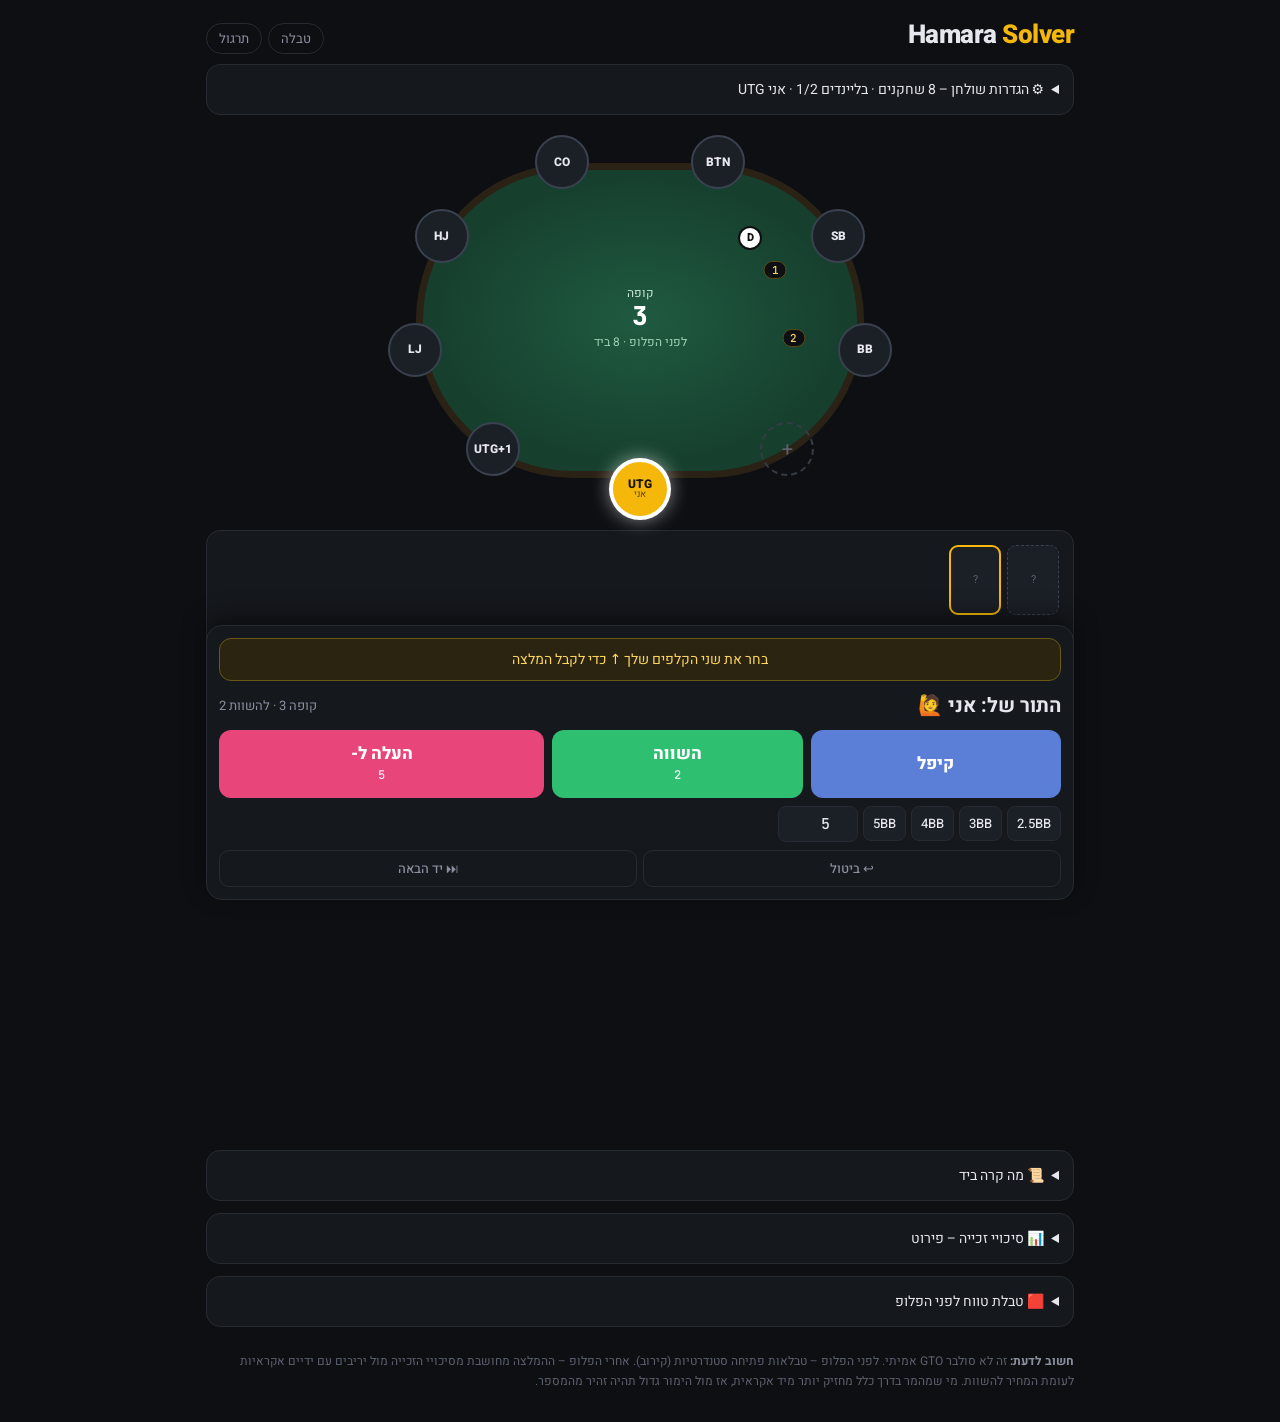
==== solver.html @ c924d491 "Solver: live hand recorder with turn order, pot, blinds, raises, undo and advice Co-Authored-By: Cla" ====
<!doctype html>
<html lang="he" dir="rtl">
<head>
<meta charset="utf-8">
<meta name="viewport" content="width=device-width,initial-scale=1,maximum-scale=1">
<title>Hamara Solver</title>
<link href="https://fonts.googleapis.com/css2?family=Heebo:wght@400;500;800&family=JetBrains+Mono:wght@500&display=swap" rel="stylesheet">
<link rel="stylesheet" href="poker.css">
<style>
body{padding-bottom:30px}
.top{padding:16px 0 10px}
h1{font-size:26px}
.tbl{position:relative;width:100%;max-width:520px;margin:26px auto 30px;aspect-ratio:1.45/1}
.felt{position:absolute;inset:6% 7%;border-radius:999px;background:radial-gradient(ellipse at center,#1f5a40 0%,#163f2d 70%);border:7px solid #2b2216;display:flex;align-items:center;justify-content:center;flex-direction:column}
.potLbl{color:#cfe9da;font-size:12px}
.potVal{color:#fff;font:800 26px "JetBrains Mono",monospace;line-height:1.1}
.streetLbl{color:#9fd3b6;font-size:12px;margin-top:2px}
.boardMini{display:flex;gap:3px;margin-top:6px;direction:ltr}
.boardMini .card{width:26px;height:36px;border-radius:4px}.boardMini .card b{font-size:12px}.boardMini .card i{font-size:11px}
.seat{position:absolute;transform:translate(-50%,-50%);width:54px;height:54px;border-radius:50%;border:2px solid #3a4150;background:var(--panel2);color:var(--txt);font:800 12px Heebo,sans-serif;display:flex;flex-direction:column;align-items:center;justify-content:center;cursor:pointer;padding:0;line-height:1.05;-webkit-tap-highlight-color:transparent}
.seat small{font-weight:400;font-size:9.5px;color:var(--mut)}
.seat.empty{background:transparent;border:2px dashed #353b47;color:var(--dim);font-weight:400;font-size:20px}
.seat.me{background:var(--gold);border-color:var(--gold);color:#1a1300}.seat.me small{color:#5a4500}
.seat.out{opacity:.28}
.seat.actor{box-shadow:0 0 0 4px #fff,0 0 18px 4px rgba(255,255,255,.5)}
.bet{position:absolute;transform:translate(-50%,-50%);background:#0d0f12;color:#ffd75e;border:1px solid #5a4a14;border-radius:999px;padding:1px 7px;font:500 11px "JetBrains Mono",monospace;pointer-events:none;white-space:nowrap}
.dbtn{position:absolute;width:20px;height:20px;border-radius:50%;background:#fff;color:#111;font:800 11px Heebo,sans-serif;display:flex;align-items:center;justify-content:center;transform:translate(-50%,-50%);box-shadow:0 0 0 2px #0d0f12;pointer-events:none}
.act{position:sticky;bottom:0;z-index:5;background:var(--panel);border:1px solid var(--line);border-radius:16px;padding:12px;margin-bottom:12px;box-shadow:0 -8px 24px rgba(0,0,0,.45)}
.who{display:flex;justify-content:space-between;align-items:center;margin-bottom:10px;gap:8px}
.who b{font-size:20px}
.who .tc{color:var(--mut);font-size:13px}
.btns{display:grid;grid-template-columns:1fr 1fr 1.3fr;gap:8px}
.btns button{border:0;border-radius:12px;padding:15px 6px;font:800 17px Heebo,sans-serif;color:#fff;cursor:pointer;line-height:1.1}
.bF{background:#5b7fd6}.bC{background:#2fbf71}.bR{background:#e8457a}
.btns button small{display:block;font:500 12px "JetBrains Mono",monospace;opacity:.9;margin-top:3px}
.sizes{display:flex;gap:5px;margin-top:8px;flex-wrap:wrap;align-items:center}
.sizes button{background:var(--panel2);border:1px solid var(--line);color:var(--txt);border-radius:8px;padding:7px 9px;font:500 13px Heebo,sans-serif;cursor:pointer}
.sizes input{width:80px;background:var(--panel2);border:1px solid var(--line);color:var(--txt);border-radius:8px;padding:7px;font:500 15px "JetBrains Mono",monospace;text-align:center}
.tools{display:flex;gap:6px;margin-top:8px}
.tools button{flex:1;background:transparent;border:1px solid var(--line);color:var(--mut);border-radius:10px;padding:8px;font:500 13px Heebo,sans-serif;cursor:pointer}
.adv{border-radius:12px;padding:10px 12px;margin-bottom:10px;border:2px solid}
.adv .a{font-size:24px;font-weight:800;line-height:1.1}
.adv .w{font-size:12.5px;color:var(--mut);margin-top:4px;line-height:1.5}
.need{background:#2a2410;border:1px solid #6b5716;color:#ffd75e;border-radius:12px;padding:10px 12px;margin-bottom:10px;font-size:14px;text-align:center}
.done{text-align:center;padding:10px 0}
.done b{font-size:22px}
.next{width:100%;margin-top:10px;background:var(--gold);color:#1a1300;border:0;border-radius:12px;padding:14px;font:800 17px Heebo,sans-serif;cursor:pointer}
.modes{display:grid;grid-template-columns:repeat(3,minmax(0,1fr));gap:6px;margin:10px 0}
.modes button{background:var(--panel2);border:1px solid var(--line);color:var(--mut);border-radius:10px;padding:8px 4px;font:500 13px Heebo,sans-serif;cursor:pointer}
.modes button.on{color:var(--txt);border-color:var(--gold);background:#2a3140}
details.panel summary{font-size:14px;color:var(--txt);cursor:pointer}
.blinds{display:flex;gap:10px;align-items:end;flex-wrap:wrap}
.blinds input{width:80px}
.log{font-size:12.5px;color:var(--mut);line-height:1.7;direction:rtl}
.log b{color:var(--txt);font-weight:500}
.cardsBar{display:flex;align-items:center;justify-content:space-between;gap:8px}
.cardsBar .slots{justify-content:flex-start}
</style>
</head>
<body>
<header class="top">
  <div><h1>Hamara <span>Solver</span></h1></div>
  <nav><a href="index.html">טבלה</a><a href="practice.html">תרגול</a></nav>
</header>

<details class="panel" id="setup">
  <summary>⚙️ הגדרות שולחן – <span id="setupSum"></span></summary>
  <div class="hint" style="margin-top:6px">בחר מצב ולחץ על כיסא בשולחן.</div>
  <div class="modes" id="modes">
    <button data-m="sit">💺 יושב / ריק</button><button data-m="me">🙋 איפה אני</button><button data-m="dealer">Ⓓ דילר</button>
  </div>
  <div class="blinds"><label>סמול בליינד <input type="number" id="sbIn" inputmode="decimal"></label><label>ביג בליינד <input type="number" id="bbIn" inputmode="decimal"></label></div>
</details>

<div class="tbl" id="tbl"></div>

<section class="panel">
  <div class="cardsBar"><div class="slots" id="heroSlots"></div><div class="slots" id="boardSlots"></div></div>
  <div id="deckWrap"><div class="deck" id="deck"></div></div>
</section>

<section class="act" id="act"></section>

<details class="panel"><summary>📜 מה קרה ביד</summary><div class="log" id="log" style="margin-top:8px"></div></details>
<details class="panel" id="eqBox"><summary>📊 סיכויי זכייה – פירוט</summary><div id="eq" class="hint">בחר את הקלפים שלך.</div></details>
<details class="panel"><summary>🟥 טבלת טווח לפני הפלופ</summary>
  <div class="lbl" id="gridTitle" style="margin-top:8px"></div><div class="freq" id="freq"></div><div class="gridWrap"><div class="grid" id="grid"></div></div>
</details>

<footer><b>חשוב לדעת:</b> זה לא סולבר GTO אמיתי. לפני הפלופ – טבלאות פתיחה סטנדרטיות (קירוב). אחרי הפלופ – ההמלצה מחושבת מסיכויי הזכייה מול יריבים עם ידיים אקראיות לעומת המחיר להשוות. מי שמהמר בדרך כלל מחזיק יותר מיד אקראית, אז מול הימור גדול תהיה זהיר מהמספר.</footer>

<script src="engine.js"></script>
<script src="cards.js"></script>
<script>
const H=window.HS,$=id=>document.getElementById(id),SEATS=9;
const STREET=['לפני הפלופ','פלופ','טרן','ריבר','סוף'];
const fmt=v=>{const r=Math.round(v*100)/100;return r.toLocaleString('en-US')};
// ---------- config (persisted) ----------
let cfg={seats:[1,1,1,1,1,1,1,1,0],me:0,dealer:5,sb:1,bb:2};
try{const s=JSON.parse(localStorage.getItem('hamara_cfg')||'null');if(s&&s.seats&&s.seats.length===SEATS)cfg=Object.assign(cfg,s)}catch(e){}
const saveCfg=()=>{try{localStorage.setItem('hamara_cfg',JSON.stringify(cfg))}catch(e){}};
let mode=null;
// ---------- hand state ----------
let hd,hist=[];
const occ=()=>{const o=[];for(let k=0;k<SEATS;k++){const j=(cfg.dealer+k)%SEATS;if(cfg.seats[j])o.push(j)}return o}; // dealer first
function positions(){
  cfg.seats[cfg.me]=1;
  if(!cfg.seats[cfg.dealer]){for(let k=1;k<=SEATS;k++){const j=(cfg.dealer+k)%SEATS;if(cfg.seats[j]){cfg.dealer=j;break}}}
  const o=occ(),N=o.length,pos={};const P=H.POS_NAMES[N];
  if(N===2){pos[o[0]]='SB';pos[o[1]]='BB'}else{pos[o[0]]='BTN';pos[o[1]]='SB';pos[o[2]]='BB';o.slice(3).forEach((s,i)=>pos[s]=P[i])}
  const sbS=N===2?o[0]:o[1],bbS=N===2?o[1]:o[2];
  return {N,pos,sbS,bbS,o};
}
function nextIn(from,set){for(let k=1;k<=SEATS;k++){const j=(from+k)%SEATS;if(set.includes(j))return j}return null}
function newHand(){
  const T=positions();
  hd={street:0,N:T.N,pos:T.pos,active:[...T.o],com:{},pot:0,cur:cfg.bb,minR:cfg.bb,need:[...T.o],actor:null,
      hero:hd?hd.hero.map(()=>null):[null,null],board:[null,null,null,null,null],raises:[],log:[],over:null,dealt:T.N};
  hd.hero=[null,null];
  hd.com[T.sbS]=cfg.sb;hd.com[T.bbS]=cfg.bb;
  hd.log.push(`<b>${T.pos[T.sbS]}</b> סמול ${fmt(cfg.sb)} · <b>${T.pos[T.bbS]}</b> ביג ${fmt(cfg.bb)}`);
  hd.actor=nextIn(T.bbS,hd.need);
  hist=[];
}
const potTotal=()=>hd.pot+Object.values(hd.com).reduce((a,b)=>a+b,0);
const toCall=s=>Math.max(0,hd.cur-(hd.com[s]||0));
function snapshot(){hist.push(JSON.stringify(hd));if(hist.length>80)hist.shift()}
function act(type,amt){
  if(hd.over||hd.actor==null)return;snapshot();
  const s=hd.actor,p=hd.pos[s],tc=toCall(s),nm=s===cfg.me?'אני':p;
  if(type==='fold'){hd.active=hd.active.filter(x=>x!==s);hd.need=hd.need.filter(x=>x!==s);hd.log.push(`<b>${nm}</b> קיפל`)}
  else if(type==='call'){hd.com[s]=hd.cur;hd.need=hd.need.filter(x=>x!==s);hd.log.push(tc?`<b>${nm}</b> השווה ${fmt(tc)}`:`<b>${nm}</b> צ׳ק`)}
  else if(type==='raise'){amt=Math.max(amt,hd.cur+0.01);hd.minR=Math.max(hd.minR,amt-hd.cur);hd.cur=amt;hd.com[s]=amt;hd.need=hd.active.filter(x=>x!==s);
    hd.raises.push({s,to:amt,street:hd.street});hd.log.push(`<b>${nm}</b> ${hd.raises.filter(r=>r.street===hd.street).length>1||hd.street>0&&tc>0?'העלה ל-':hd.street===0?'העלה ל-':'הימר '}${fmt(amt)}`)}
  advance(s);render();
}
function advance(last){
  if(hd.active.length===1){hd.pot=potTotal();hd.com={};hd.over={winner:hd.active[0]};hd.actor=null;hd.log.push(`<b>${hd.active[0]===cfg.me?'אני':hd.pos[hd.active[0]]}</b> לוקח את הקופה (${fmt(hd.pot)})`);return}
  if(!hd.need.length){endStreet();return}
  hd.actor=nextIn(last,hd.need);
}
function endStreet(){
  hd.pot=potTotal();hd.com={};hd.cur=0;hd.minR=cfg.bb;hd.street++;
  if(hd.street>=4){hd.over={showdown:true};hd.actor=null;hd.log.push(`שואודאון · קופה ${fmt(hd.pot)}`);return}
  hd.log.push(`— ${STREET[hd.street]} · קופה ${fmt(hd.pot)} —`);
  hd.need=[...hd.active];hd.actor=nextIn(cfg.dealer,hd.need);
}
function undo(){if(!hist.length)return;hd=JSON.parse(hist.pop());render()}
function boardNeeded(){return [0,3,4,5][Math.min(hd.street,3)]}

// ---------- table ----------
function drawTable(){
  const T=positions();
  let h=`<div class="felt"><div class="potLbl">קופה</div><div class="potVal">${fmt(potTotal())}</div><div class="streetLbl">${STREET[hd.street]} · ${hd.active.length} ביד</div><div class="boardMini">${hd.board.filter(c=>c!==null).map(CARD.html).join('')}</div></div>`;
  for(let i=0;i<SEATS;i++){
    const a=(90+i*40)*Math.PI/180,x=50+44*Math.cos(a),y=50+47*Math.sin(a);
    const on=cfg.seats[i],p=hd.pos[i]||T.pos[i]||'';
    const inHand=hd.active.includes(i);
    const cls=!on?'empty':[i===cfg.me?'me':'',on&&hd.pos[i]&&!inHand?'out':'',i===hd.actor?'actor':''].join(' ');
    h+=`<button class="seat ${cls}" data-i="${i}" style="left:${x}%;top:${y}%">${on?`${p}<small>${i===cfg.me?'אני':''}</small>`:'+'}</button>`;
    if(hd.com[i]){const bx=50+30*Math.cos(a),by=50+28*Math.sin(a);h+=`<div class="bet" style="left:${bx}%;top:${by}%">${fmt(hd.com[i])}</div>`}
    if(i===cfg.dealer){const dx=50+33*Math.cos(a+0.35),dy=50+30*Math.sin(a+0.35);h+=`<div class="dbtn" style="left:${dx}%;top:${dy}%">D</div>`}
  }
  $('tbl').innerHTML=h;
  $('tbl').querySelectorAll('.seat').forEach(b=>b.onclick=()=>tapSeat(+b.dataset.i));
  $('setupSum').textContent=`${T.N} שחקנים · בליינדים ${fmt(cfg.sb)}/${fmt(cfg.bb)} · אני ${T.pos[cfg.me]}`;
}
function tapSeat(i){
  if(!mode){ $('setup').open=true;setMode('sit');return}
  if(mode==='sit'){if(i===cfg.me)return;cfg.seats[i]=cfg.seats[i]?0:1;if(cfg.seats.filter(Boolean).length<2)cfg.seats[i]=1}
  else if(mode==='me'){cfg.seats[i]=1;cfg.me=i;setMode('sit')}
  else if(mode==='dealer'){cfg.seats[i]=1;cfg.dealer=i;setMode('sit')}
  saveCfg();const keep=hd.hero;newHand();hd.hero=keep;render();
}
function setMode(m){mode=m;$('modes').querySelectorAll('button').forEach(b=>b.classList.toggle('on',b.dataset.m===m))}
$('modes').querySelectorAll('button').forEach(b=>b.onclick=()=>setMode(b.dataset.m));
$('setup').addEventListener('toggle',()=>{if(!$('setup').open)mode=null;else if(!mode)setMode('sit')});
$('sbIn').value=cfg.sb;$('bbIn').value=cfg.bb;
$('sbIn').onchange=$('bbIn').onchange=()=>{const s=+$('sbIn').value,b=+$('bbIn').value;if(s>0&&b>0){cfg.sb=s;cfg.bb=b;saveCfg();const keep=hd.hero;newHand();hd.hero=keep;render()}};

// ---------- cards ----------
let target=null;
function used(){return new Set([...hd.hero,...hd.board].filter(c=>c!==null))}
function autoTarget(){
  const hi=hd.hero.findIndex(c=>c===null);if(hi>=0)return ['hero',hi];
  const need=boardNeeded();for(let i=0;i<need;i++)if(hd.board[i]===null)return ['board',i];
  return null;
}
function drawCards(){
  const t=target||autoTarget();
  const mk=(arr,kind,n)=>arr.slice(0,n).map((c,i)=>{const on=t&&t[0]===kind&&t[1]===i;return `<button class="slot ${on?'on':''} ${c===null?'empty':''}" data-k="${kind}" data-i="${i}">${c===null?(kind==='hero'?'?':['פלופ','','','טרן','ריבר'][i]):CARD.html(c)}</button>`}).join('');
  $('heroSlots').innerHTML=mk(hd.hero,'hero',2);
  const bn=Math.max(boardNeeded(),hd.board.filter(c=>c!==null).length);
  $('boardSlots').innerHTML=bn?mk(hd.board,'board',bn):'';
  document.querySelectorAll('.cardsBar .slot').forEach(b=>b.onclick=()=>{const k=b.dataset.k,i=+b.dataset.i;if(hd[k][i]!==null&&target&&target[0]===k&&target[1]===i){hd[k][i]=null}target=[k,i];render()});
  const show=!!t;$('deckWrap').style.display=show?'block':'none';
  if(!show)return;
  const u=used();let h='';
  for(let s=0;s<4;s++)for(let r=12;r>=0;r--){const c=r*4+s;h+=`<button class="dc ${CARD.suitCls(c)} ${u.has(c)?'used':''}" data-c="${c}">${CARD.rank(c)}<small>${CARD.suit(c)}</small></button>`}
  $('deck').innerHTML=h;
  $('deck').querySelectorAll('.dc').forEach(b=>b.onclick=()=>{const c=+b.dataset.c;if(used().has(c))return;const tt=target||autoTarget();if(!tt)return;hd[tt[0]][tt[1]]=c;target=null;render()});
}

// ---------- advice ----------
const ACT={raise:['להעלות','#e8457a'],'3bet':['3-bet','#b0234f'],call:['להשוות','#2fbf71'],fold:['לקפל','#5b7fd6'],check:['צ׳ק','#6b7280'],bet:['להמר','#e8457a'],'4bet':['4-bet / אול-אין','#b0234f']};
let eqCache={key:null,val:null},eqTok=0;
function advice(){
  const me=cfg.me;if(hd.actor!==me||hd.hero.some(c=>c===null))return null;
  const hand=H.cardsToHand(hd.hero[0],hd.hero[1]),tc=toCall(me),pot=potTotal();
  const odds=tc>0?tc/(pot+tc):0;
  const oddsTxt=tc>0?`צריך להשוות ${fmt(tc)} לקופה של ${fmt(pot)} → צריך לנצח לפחות <bdi dir="ltr">${(odds*100).toFixed(0)}%</bdi>.`:'';
  if(hd.street===0){
    const rs=hd.raises.filter(r=>r.street===0);const pos=hd.pos[me];
    let a,why;
    if(rs.length===0){a=H.advise(hand,pos,hd.N,null);
      const limp=hd.active.filter(s=>s!==me&&(hd.com[s]||0)>=cfg.bb&&hd.pos[s]!=='BB').length;
      if(a.act==='check'&&H.inTop(hand,12)){a={act:'raise',label:'להעלות',size:`לגובה ${fmt(cfg.bb*(3+limp))}`}}
      if(a.act==='raise')a.size=`להעלות ל-${fmt(cfg.bb*(2.5+limp))}${limp?` (${limp} נכנסו בלי להעלות)`:''}`;
      why=a.act==='check'?'אף אחד לא העלה – אתה בפנים בחינם.':`מ-${pos} עם ${hd.N} שחקנים מעלים בערך <bdi dir="ltr">${a.pct}%</bdi> מהידיים. <bdi dir="ltr">${hand}</bdi> בטופ <bdi dir="ltr">${(H.RANK[hand]*100).toFixed(1)}%</bdi>.`;
      if(a.act==='fold'&&tc===0)a={act:'check',label:'צ׳ק'};
    }else if(rs.length===1){const rp=hd.pos[rs[0].s];a=H.advise(hand,pos,hd.N,rp);
      if(a.act==='3bet')a.size=`להעלות ל-${fmt(rs[0].to*3)}`;
      why=`${rp} העלה. מולו: <bdi dir="ltr">3-bet</bdi> עם הטופ <bdi dir="ltr">${a.v.threebet.toFixed(0)}%</bdi>, השוואה עד <bdi dir="ltr">${(a.v.threebet+a.v.call).toFixed(0)}%</bdi>. <bdi dir="ltr">${hand}</bdi> בטופ <bdi dir="ltr">${(H.RANK[hand]*100).toFixed(1)}%</bdi>.`}
    else{a=H.inTop(hand,2.6)?{act:'4bet',label:'4-bet / אול-אין'}:H.inTop(hand,4.5)?{act:'call',label:'להשוות'}:{act:'fold',label:'לקפל'};
      why=`היו ${rs.length} העלאות – ממשיכים רק עם ידיים מאוד חזקות (QQ+, AK).`}
    return {act:a.act,label:a.label,size:a.size,why:why+(oddsTxt&&rs.length?'<br>'+oddsTxt:'')};
  }
  // postflop: equity vs opponents still in the hand
  const opps=hd.active.length-1,board=hd.board.filter(c=>c!==null);
  if(board.length<boardNeeded())return {wait:true};
  const key=[...hd.hero,...board,opps].join(',');
  if(eqCache.key!==key){eqCache={key,val:null};const tok=++eqTok;setTimeout(()=>{if(tok!==eqTok)return;eqCache.val=H.equity(hd.hero,board,opps,12000);render()},0);return {calc:true}}
  const eq=eqCache.val.eq,fair=1/(opps+1);
  let a;
  if(tc===0){a=eq>Math.max(0.5,fair*1.7)?{act:'bet',label:'להמר',size:`בערך ${fmt(Math.round(pot*0.66*10)/10)} (⅔ קופה)`}:{act:'check',label:'צ׳ק'}}
  else if(eq>Math.max(0.6,odds+0.25))a={act:'raise',label:'להעלות',size:`ל-${fmt(Math.round((hd.cur*2.5+0)*10)/10)} בערך`};
  else if(eq>odds)a={act:'call',label:'להשוות'};
  else a={act:'fold',label:'לקפל'};
  const made=H.CAT[Math.floor(H.eval7(hd.hero.concat(board))/1e6)];
  return {act:a.act,label:a.label,size:a.size,why:`יש לך: <b style="color:var(--txt)">${made}</b>. סיכוי לנצח מול ${opps} ${opps>1?'יריבים':'יריב'}: <bdi dir="ltr">${(eq*100).toFixed(0)}%</bdi>.${oddsTxt?'<br>'+oddsTxt:''}`};
}

// ---------- action panel ----------
let raiseAmt=null;
function sizeChips(){
  const s=hd.actor,pot=potTotal(),bb=cfg.bb;
  if(hd.street===0){const rs=hd.raises.filter(r=>r.street===0);
    if(!rs.length)return [['2.5BB',bb*2.5],['3BB',bb*3],['4BB',bb*4],['5BB',bb*5]];
    return [['x2.5',hd.cur*2.5],['x3',hd.cur*3],['x4',hd.cur*4]];}
  const tc=toCall(s);const base=pot+tc;
  if(hd.cur===0)return [['⅓',pot/3],['½',pot/2],['⅔',pot*2/3],['קופה',pot]];
  return [['x2.5',hd.cur*2.5],['x3',hd.cur*3],['קופה',hd.cur+base]];
}
function drawAct(){
  if(hd.over){
    const w=hd.over.winner;
    $('act').innerHTML=`<div class="done"><b>${w!=null?`${w===cfg.me?'אתה לקחת':hd.pos[w]+' לקח'} את הקופה – ${fmt(hd.pot)}`:`שואודאון – קופה ${fmt(hd.pot)}`}</b></div>
      <button class="next" id="nextBtn">▶ יד הבאה – הדילר זז</button><div class="tools"><button id="undoBtn">↩︎ ביטול פעולה</button></div>`;
    $('nextBtn').onclick=nextHand;$('undoBtn').onclick=undo;return;
  }
  const s=hd.actor,p=hd.pos[s],tc=toCall(s),isMe=s===cfg.me;
  let advH='';
  const needB=boardNeeded()-hd.board.filter(c=>c!==null).length;
  if(needB>0&&hd.street>0)advH+=`<div class="need">הכנס את ${STREET[hd.street]==='פלופ'?'3 קלפי הפלופ':'קלף ה'+STREET[hd.street]} ↑</div>`;
  if(isMe){
    if(hd.hero.some(c=>c===null))advH+=`<div class="need">בחר את שני הקלפים שלך ↑ כדי לקבל המלצה</div>`;
    else{const a=advice();
      if(a&&a.calc)advH+=`<div class="adv" style="border-color:#3a4150"><div class="w">מחשב סיכויים…</div></div>`;
      else if(a&&!a.wait)advH+=`<div class="adv" style="border-color:${ACT[a.act][1]}"><div class="a" style="color:${ACT[a.act][1]}"><bdi dir="ltr">${a.label}</bdi></div>${a.size?`<div style="font-size:14px;margin-top:2px">${a.size}</div>`:''}<div class="w">${a.why}</div></div>`;}
  }
  const chips=sizeChips();
  const minTo=hd.cur+hd.minR;
  if(raiseAmt==null||raiseAmt<minTo)raiseAmt=Math.round(chips[0][1]*100)/100;
  const callLbl=tc>0?'השווה':'צ׳ק';
  const raiseLbl=hd.cur>0?'העלה ל-':'המר';
  $('act').innerHTML=`${advH}
    <div class="who"><div><b>התור של: ${isMe?'אני 🙋':p}</b></div><div class="tc">קופה ${fmt(potTotal())}${tc?` · להשוות ${fmt(tc)}`:''}</div></div>
    <div class="btns">
      <button class="bF" id="bFold">קיפל</button>
      <button class="bC" id="bCall">${callLbl}${tc?`<small>${fmt(tc)}</small>`:''}</button>
      <button class="bR" id="bRaise">${raiseLbl}<small id="rLbl">${fmt(raiseAmt)}</small></button>
    </div>
    <div class="sizes">${chips.map(([l,v])=>`<button data-v="${Math.round(v*100)/100}">${l}</button>`).join('')}<input type="number" id="rIn" inputmode="decimal" value="${raiseAmt}"></div>
    <div class="tools"><button id="undoBtn" ${hist.length?'':'disabled'}>↩︎ ביטול</button><button id="skipBtn">⏭ יד הבאה</button></div>`;
  $('bFold').onclick=()=>{raiseAmt=null;act('fold')};
  $('bCall').onclick=()=>{raiseAmt=null;act('call')};
  $('bRaise').onclick=()=>{const v=+$('rIn').value;if(!(v>hd.cur))return;raiseAmt=null;act('raise',v)};
  $('act').querySelectorAll('.sizes button').forEach(b=>b.onclick=()=>{raiseAmt=+b.dataset.v;$('rIn').value=raiseAmt;$('rLbl').textContent=fmt(raiseAmt)});
  $('rIn').oninput=()=>{raiseAmt=+$('rIn').value;$('rLbl').textContent=fmt(raiseAmt||0)};
  $('undoBtn').onclick=undo;$('skipBtn').onclick=nextHand;
}
function nextHand(){
  const o=occ();cfg.dealer=o[1]!==undefined?o[1]:cfg.dealer;saveCfg();newHand();target=null;raiseAmt=null;render();window.scrollTo({top:0,behavior:'smooth'});
}

// ---------- extras: log, equity detail, grid ----------
function drawExtras(){
  $('log').innerHTML=hd.log.map(l=>`<div>${l}</div>`).join('');
  const hand=hd.hero.every(c=>c!==null)?H.cardsToHand(hd.hero[0],hd.hero[1]):null;
  const rs=hd.raises.filter(r=>r.street===0);const rp=rs.length===1&&rs[0].s!==cfg.me?hd.pos[rs[0].s]:null;
  const pos=hd.pos[cfg.me],grid=H.rangeGrid(pos,hd.N,rp);
  const tot={};H.ALL.forEach(n=>{tot[grid[n]]=(tot[grid[n]]||0)+H.combos(n)});
  const ord=['raise','3bet','call','check','fold'];
  $('freq').innerHTML=Object.keys(tot).sort((a,b)=>ord.indexOf(a)-ord.indexOf(b)).map(a=>`<div style="flex:${tot[a]};background:${ACT[a][1]}"><b>${ACT[a][0]}</b><span class="num">${(tot[a]/13.26).toFixed(1)}%</span></div>`).join('');
  $('gridTitle').textContent=rp?`${pos} מול העלאה של ${rp} · ${hd.N} שחקנים`:`${pos} כשכולם קיפלו · ${hd.N} שחקנים`;
  let g='';for(let i=0;i<13;i++)for(let j=0;j<13;j++){const n=H.handName(i,j);g+=`<div class="cell ${n===hand?'me':''}" style="background:${ACT[grid[n]][1]}">${n}</div>`}
  $('grid').innerHTML=g;
  if($('eqBox').open)drawEq();
}
$('eqBox').addEventListener('toggle',()=>{if($('eqBox').open)drawEq()});
let eqT=null;
function drawEq(){
  if(hd.hero.some(c=>c===null)){$('eq').textContent='בחר את הקלפים שלך.';return}
  const board=hd.board.filter(c=>c!==null);if(![0,3,4,5].includes(board.length)){$('eq').textContent='בלוח צריך 3, 4 או 5 קלפים.';return}
  const opps=Math.max(1,hd.active.length-1);clearTimeout(eqT);
  eqT=setTimeout(()=>{const r=H.equity(hd.hero,board,opps,20000);
    const cats=r.cat.map((x,i)=>[H.CAT[i],x]).filter(x=>x[1]>=0.005).reverse();
    $('eq').innerHTML=`<div class="eqRow"><div><div class="eqBig num">${(r.eq*100).toFixed(1)}%</div><div class="hint" style="margin:0">מול ${opps} ${opps>1?'יריבים':'יריב'} (ידיים אקראיות)</div></div></div>
    <div class="lbl" style="margin-top:12px">${board.length===5?'היד שלך':'במה תסיים'}</div>
    <div class="cats">${cats.map(([n,x])=>`<div><span>${n}</span><div class="track"><div style="width:${x*100}%"></div></div><span class="num">${(x*100).toFixed(0)}%</span></div>`).join('')}</div>`},0);
}

function render(){drawTable();drawCards();drawAct();drawExtras()}
newHand();render();
</script>
</body>
</html>
---- poker.css ----
:root{--bg:#0d0f12;--panel:#15181d;--panel2:#1b1f26;--line:#262b33;--txt:#e6e7ee;--mut:#8b90a0;--dim:#5c6170;--win:#3ccf7a;--loss:#ff5466;--gold:#f5b70a}
*{box-sizing:border-box}
html,body{margin:0;background:var(--bg);color:var(--txt);font-family:Heebo,system-ui,sans-serif;-webkit-text-size-adjust:100%}
body{padding:0 16px 60px;max-width:900px;margin:0 auto}
.num{font-family:"JetBrains Mono",ui-monospace,monospace;font-variant-numeric:tabular-nums;direction:ltr;unicode-bidi:isolate}
.top{padding:28px 0 16px;display:flex;justify-content:space-between;align-items:flex-end;gap:12px;flex-wrap:wrap}
h1{font-size:34px;font-weight:800;margin:0;letter-spacing:-.5px}h1 span{color:var(--gold)}
.sub{color:var(--mut);font-size:13px;margin-top:6px}
nav{display:flex;gap:6px}nav a{color:var(--mut);text-decoration:none;border:1px solid var(--line);border-radius:999px;padding:5px 12px;font-size:13px}
.panel{background:var(--panel);border:1px solid var(--line);border-radius:14px;padding:14px;margin-bottom:12px}
.lbl{font-size:13px;color:var(--mut);margin-bottom:8px}.mut{color:var(--dim)}
.hint{color:var(--mut);font-size:13px;margin-top:8px;line-height:1.55}
.row{display:flex;gap:10px;flex-wrap:wrap;align-items:center}
.chips{display:flex;gap:6px;flex-wrap:wrap}
.chip,.ghost{background:var(--panel2);border:1px solid var(--line);color:var(--mut);border-radius:999px;padding:7px 13px;font:inherit;font-size:14px;cursor:pointer;min-height:36px}
.chip.on{background:#2a3140;color:var(--txt);border-color:#4a5468}
.chip:disabled{opacity:.35;cursor:not-allowed}
.slots{display:flex;gap:6px;direction:ltr;justify-content:flex-end}
.slot{width:52px;height:70px;border-radius:9px;border:1.5px dashed #3a4150;background:var(--panel2);color:var(--dim);font:inherit;font-size:11px;padding:0;cursor:pointer;display:flex;align-items:center;justify-content:center}
.slot.on{border:2px solid var(--gold)}
.slot:not(.empty){border-style:solid;background:transparent}
.card{display:inline-flex;flex-direction:column;align-items:center;justify-content:center;width:46px;height:64px;border-radius:7px;background:#f4f4f6;font-weight:800;line-height:1;gap:2px}
.card b{font-size:20px}.card i{font-style:normal;font-size:18px}
.card.sp{color:#111}.card.he{color:#d6203a}.card.di{color:#1d63d8}.card.cl{color:#13893f}
.deck{display:grid;grid-template-columns:repeat(13,minmax(0,1fr));gap:3px;margin-top:14px;direction:ltr}
.dc{aspect-ratio:3/4;border-radius:5px;border:0;background:#f4f4f6;font:800 13px Heebo,sans-serif;padding:0;cursor:pointer;display:flex;flex-direction:column;align-items:center;justify-content:center;line-height:1}
.dc small{font-size:11px}
.dc.sp{color:#111}.dc.he{color:#d6203a}.dc.di{color:#1d63d8}.dc.cl{color:#13893f}
.dc.used{opacity:.15;cursor:default}
.res{border-width:2px}
.resHand{display:flex;gap:6px;align-items:center;direction:ltr;justify-content:flex-end}
.resHand .hn{margin-right:auto;margin-left:0;color:var(--mut);font-size:15px;order:-1}
.resAct{font-size:38px;font-weight:800;margin-top:8px;line-height:1.1}
.big{font-size:16px;text-align:center;padding:26px}.muted{color:var(--mut)}
.gridHead{display:flex;justify-content:space-between;gap:10px;flex-wrap:wrap;align-items:center}
.legend{display:flex;gap:10px;font-size:12px;color:var(--mut)}.legend span{display:flex;align-items:center;gap:4px}.legend i{width:10px;height:10px;border-radius:2px}
.freq{display:flex;gap:2px;height:46px;border-radius:8px;overflow:hidden;margin:4px 0 10px;direction:ltr}
.freq div{display:flex;flex-direction:column;justify-content:space-between;padding:5px 7px;color:#fff;font-size:12px;min-width:0;overflow:hidden;white-space:nowrap}
.freq b{font-weight:500}
.gridWrap{direction:ltr}
.grid{display:grid;grid-template-columns:repeat(13,minmax(0,1fr));gap:1px;background:#0d0f12;border-radius:6px;overflow:hidden}
.cell{aspect-ratio:1/1;font:500 9.5px "JetBrains Mono",monospace;color:rgba(255,255,255,.92);display:flex;align-items:flex-start;justify-content:flex-start;padding:2px 3px;overflow:hidden}
.cell.me{outline:3px solid var(--gold);outline-offset:-3px;z-index:1;position:relative;font-weight:800;color:#fff}
.eqRow{display:flex;gap:28px;align-items:flex-end;flex-wrap:wrap}
.eqBig{font-size:40px;font-weight:800}
.meter{position:relative;height:10px;background:var(--panel2);border-radius:5px;margin-top:12px;direction:rtl}
.meter div{position:absolute;top:0;bottom:0;right:0;background:var(--win);border-radius:5px}
.meter i{position:absolute;top:-4px;bottom:-4px;width:2px;background:var(--gold)}
.cats div{display:grid;grid-template-columns:90px 1fr 40px;gap:8px;align-items:center;font-size:13px;margin:4px 0}
.track{height:8px;background:var(--panel2);border-radius:4px;position:relative}.track div{position:absolute;inset:0 auto 0 0;background:#5b7fd6;border-radius:4px;display:block;margin:0}
.cats .track div{right:0;left:auto}
label{display:flex;flex-direction:column;gap:4px;font-size:12px;color:var(--mut)}
input[type=number]{background:var(--panel2);border:1px solid var(--line);color:var(--txt);border-radius:8px;padding:8px 10px;font:inherit;font-size:16px;width:130px}
footer{color:var(--dim);font-size:12px;line-height:1.7;margin-top:24px}footer b{color:var(--mut)}
@media (max-width:480px){.cell{font-size:7px;padding:1px}.resAct{font-size:30px}.eqBig{font-size:32px}.slot{width:46px;height:62px}.card{width:40px;height:56px}.card b{font-size:17px}}
.deck{max-width:520px;margin-right:auto;margin-left:auto}
.gridWrap{max-width:560px;margin:0 auto}
@media (min-width:700px){.cell{font-size:10.5px}}
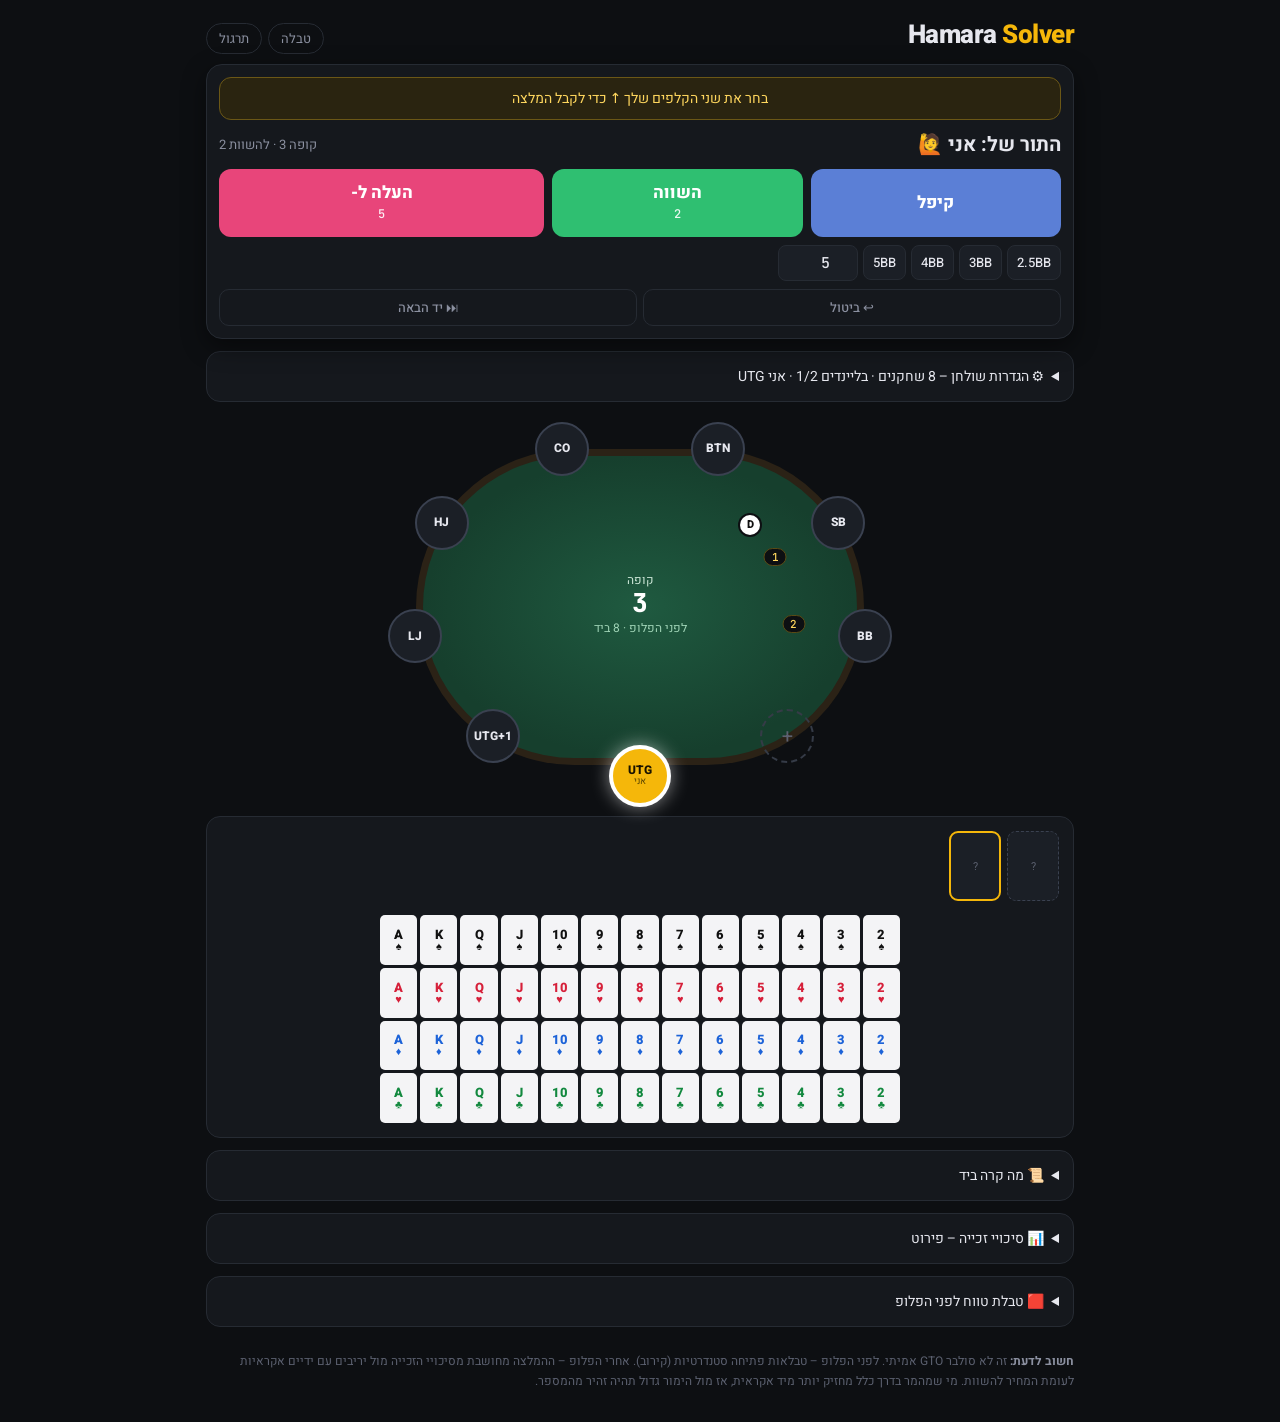
==== commit c0d4f20b: "Solver: action buttons at the top Co-Authored-By: Claude Opus 5.5 <noreply@anthropic.com> Claude-Ses" ====
--- a/solver.html
+++ b/solver.html
@@ -25,7 +25,7 @@
 .seat.actor{box-shadow:0 0 0 4px #fff,0 0 18px 4px rgba(255,255,255,.5)}
 .bet{position:absolute;transform:translate(-50%,-50%);background:#0d0f12;color:#ffd75e;border:1px solid #5a4a14;border-radius:999px;padding:1px 7px;font:500 11px "JetBrains Mono",monospace;pointer-events:none;white-space:nowrap}
 .dbtn{position:absolute;width:20px;height:20px;border-radius:50%;background:#fff;color:#111;font:800 11px Heebo,sans-serif;display:flex;align-items:center;justify-content:center;transform:translate(-50%,-50%);box-shadow:0 0 0 2px #0d0f12;pointer-events:none}
-.act{position:sticky;bottom:0;z-index:5;background:var(--panel);border:1px solid var(--line);border-radius:16px;padding:12px;margin-bottom:12px;box-shadow:0 -8px 24px rgba(0,0,0,.45)}
+.act{position:sticky;top:0;z-index:5;background:var(--panel);border:1px solid var(--line);border-radius:16px;padding:12px;margin-bottom:12px;box-shadow:0 8px 24px rgba(0,0,0,.45)}
 .who{display:flex;justify-content:space-between;align-items:center;margin-bottom:10px;gap:8px}
 .who b{font-size:20px}
 .who .tc{color:var(--mut);font-size:13px}
@@ -63,6 +63,8 @@
   <nav><a href="index.html">טבלה</a><a href="practice.html">תרגול</a></nav>
 </header>
 
+<section class="act" id="act"></section>
+
 <details class="panel" id="setup">
   <summary>⚙️ הגדרות שולחן – <span id="setupSum"></span></summary>
   <div class="hint" style="margin-top:6px">בחר מצב ולחץ על כיסא בשולחן.</div>
@@ -79,7 +81,6 @@
   <div id="deckWrap"><div class="deck" id="deck"></div></div>
 </section>
 
-<section class="act" id="act"></section>
 
 <details class="panel"><summary>📜 מה קרה ביד</summary><div class="log" id="log" style="margin-top:8px"></div></details>
 <details class="panel" id="eqBox"><summary>📊 סיכויי זכייה – פירוט</summary><div id="eq" class="hint">בחר את הקלפים שלך.</div></details>
@@ -261,7 +262,7 @@
   const s=hd.actor,p=hd.pos[s],tc=toCall(s),isMe=s===cfg.me;
   let advH='';
   const needB=boardNeeded()-hd.board.filter(c=>c!==null).length;
-  if(needB>0&&hd.street>0)advH+=`<div class="need">הכנס את ${STREET[hd.street]==='פלופ'?'3 קלפי הפלופ':'קלף ה'+STREET[hd.street]} ↑</div>`;
+  if(needB>0&&hd.street>0)advH+=`<div class="need">הכנס את ${STREET[hd.street]==='פלופ'?'3 קלפי הפלופ':'קלף ה'+STREET[hd.street]} ↓</div>`;
   if(isMe){
     if(hd.hero.some(c=>c===null))advH+=`<div class="need">בחר את שני הקלפים שלך ↑ כדי לקבל המלצה</div>`;
     else{const a=advice();
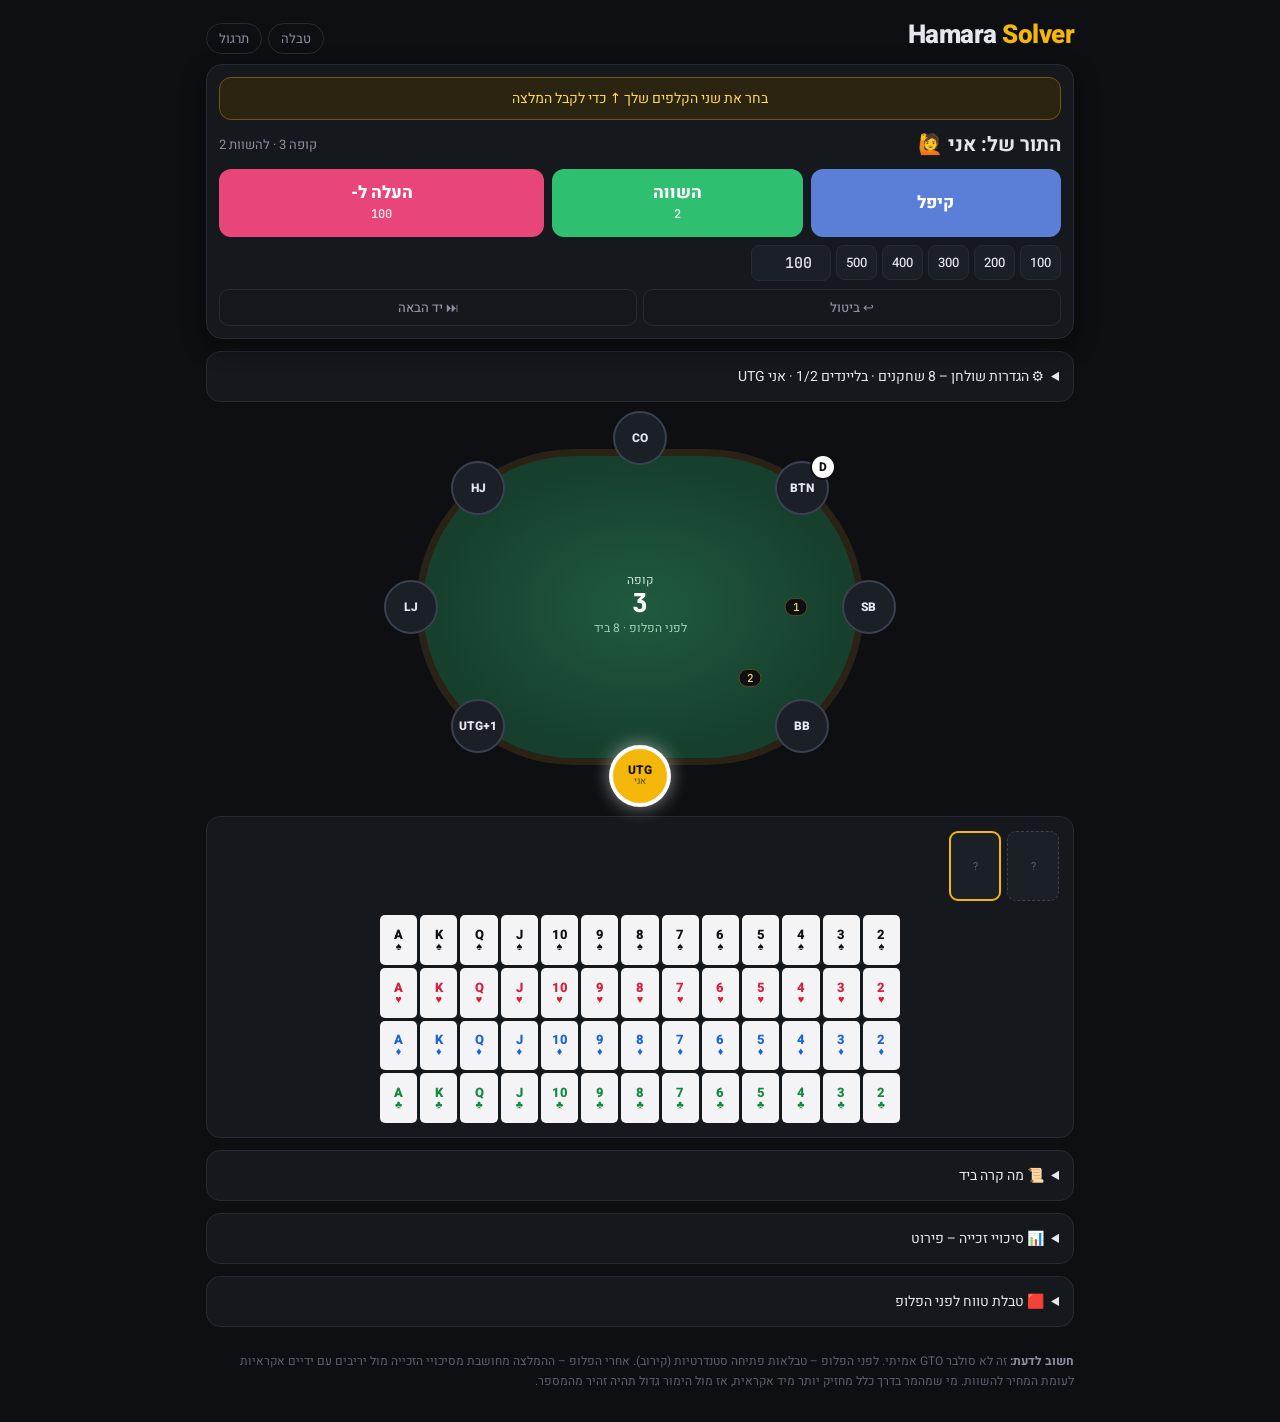
==== commit 063464e9: "Solver: player count 2-9, fixed 100-500 raise chips, dealer chip on seat Co-Authored-By: Claude Opus" ====
--- a/solver.html
+++ b/solver.html
@@ -24,6 +24,7 @@
 .seat.out{opacity:.28}
 .seat.actor{box-shadow:0 0 0 4px #fff,0 0 18px 4px rgba(255,255,255,.5)}
 .bet{position:absolute;transform:translate(-50%,-50%);background:#0d0f12;color:#ffd75e;border:1px solid #5a4a14;border-radius:999px;padding:1px 7px;font:500 11px "JetBrains Mono",monospace;pointer-events:none;white-space:nowrap}
+.dchip{position:absolute;top:-7px;right:-7px;width:22px;height:22px;border-radius:50%;background:#fff;color:#111;font:800 12px Heebo,sans-serif;display:flex;align-items:center;justify-content:center;box-shadow:0 0 0 2px #0d0f12}
 .dbtn{position:absolute;width:20px;height:20px;border-radius:50%;background:#fff;color:#111;font:800 11px Heebo,sans-serif;display:flex;align-items:center;justify-content:center;transform:translate(-50%,-50%);box-shadow:0 0 0 2px #0d0f12;pointer-events:none}
 .act{position:sticky;top:0;z-index:5;background:var(--panel);border:1px solid var(--line);border-radius:16px;padding:12px;margin-bottom:12px;box-shadow:0 8px 24px rgba(0,0,0,.45)}
 .who{display:flex;justify-content:space-between;align-items:center;margin-bottom:10px;gap:8px}
@@ -67,9 +68,11 @@
 
 <details class="panel" id="setup">
   <summary>⚙️ הגדרות שולחן – <span id="setupSum"></span></summary>
-  <div class="hint" style="margin-top:6px">בחר מצב ולחץ על כיסא בשולחן.</div>
-  <div class="modes" id="modes">
-    <button data-m="sit">💺 יושב / ריק</button><button data-m="me">🙋 איפה אני</button><button data-m="dealer">Ⓓ דילר</button>
+  <div class="hint" style="margin-top:6px">בחר מספר שחקנים, ואז "מי הדילר" ולחץ על הכיסא שלו.</div>
+  <div class="lbl" style="margin-top:10px">כמה שחקנים</div>
+  <div class="chips" id="nChips"></div>
+  <div class="modes" id="modes" style="grid-template-columns:repeat(2,minmax(0,1fr))">
+    <button data-m="dealer">Ⓓ מי הדילר</button><button data-m="me">🙋 איפה אני</button>
   </div>
   <div class="blinds"><label>סמול בליינד <input type="number" id="sbIn" inputmode="decimal"></label><label>ביג בליינד <input type="number" id="bbIn" inputmode="decimal"></label></div>
 </details>
@@ -97,8 +100,10 @@
 const STREET=['לפני הפלופ','פלופ','טרן','ריבר','סוף'];
 const fmt=v=>{const r=Math.round(v*100)/100;return r.toLocaleString('en-US')};
 // ---------- config (persisted) ----------
-let cfg={seats:[1,1,1,1,1,1,1,1,0],me:0,dealer:5,sb:1,bb:2};
+let cfg={n:8,seats:[1,1,1,1,1,1,1,1,0],me:0,dealer:5,sb:1,bb:2};
 try{const s=JSON.parse(localStorage.getItem('hamara_cfg')||'null');if(s&&s.seats&&s.seats.length===SEATS)cfg=Object.assign(cfg,s)}catch(e){}
+function applyN(n){cfg.n=n;cfg.seats=Array.from({length:SEATS},(_,i)=>i<n?1:0);if(cfg.me>=n)cfg.me=0;if(cfg.dealer>=n)cfg.dealer=n-1}
+if(!cfg.n)cfg.n=cfg.seats.filter(Boolean).length;applyN(Math.min(9,Math.max(2,cfg.n)));
 const saveCfg=()=>{try{localStorage.setItem('hamara_cfg',JSON.stringify(cfg))}catch(e){}};
 let mode=null;
 // ---------- hand state ----------
@@ -153,29 +158,29 @@
 function drawTable(){
   const T=positions();
   let h=`<div class="felt"><div class="potLbl">קופה</div><div class="potVal">${fmt(potTotal())}</div><div class="streetLbl">${STREET[hd.street]} · ${hd.active.length} ביד</div><div class="boardMini">${hd.board.filter(c=>c!==null).map(CARD.html).join('')}</div></div>`;
-  for(let i=0;i<SEATS;i++){
-    const a=(90+i*40)*Math.PI/180,x=50+44*Math.cos(a),y=50+47*Math.sin(a);
+  for(let i=0;i<cfg.n;i++){
+    const a=(90+i*360/cfg.n)*Math.PI/180,x=50+44*Math.cos(a),y=50+47*Math.sin(a);
     const on=cfg.seats[i],p=hd.pos[i]||T.pos[i]||'';
     const inHand=hd.active.includes(i);
     const cls=!on?'empty':[i===cfg.me?'me':'',on&&hd.pos[i]&&!inHand?'out':'',i===hd.actor?'actor':''].join(' ');
-    h+=`<button class="seat ${cls}" data-i="${i}" style="left:${x}%;top:${y}%">${on?`${p}<small>${i===cfg.me?'אני':''}</small>`:'+'}</button>`;
+    h+=`<button class="seat ${cls}" data-i="${i}" style="left:${x}%;top:${y}%">${on?`${p}<small>${i===cfg.me?'אני':''}</small>`:'+'}${i===cfg.dealer?'<span class="dchip">D</span>':''}</button>`;
     if(hd.com[i]){const bx=50+30*Math.cos(a),by=50+28*Math.sin(a);h+=`<div class="bet" style="left:${bx}%;top:${by}%">${fmt(hd.com[i])}</div>`}
-    if(i===cfg.dealer){const dx=50+33*Math.cos(a+0.35),dy=50+30*Math.sin(a+0.35);h+=`<div class="dbtn" style="left:${dx}%;top:${dy}%">D</div>`}
   }
   $('tbl').innerHTML=h;
   $('tbl').querySelectorAll('.seat').forEach(b=>b.onclick=()=>tapSeat(+b.dataset.i));
   $('setupSum').textContent=`${T.N} שחקנים · בליינדים ${fmt(cfg.sb)}/${fmt(cfg.bb)} · אני ${T.pos[cfg.me]}`;
 }
 function tapSeat(i){
-  if(!mode){ $('setup').open=true;setMode('sit');return}
-  if(mode==='sit'){if(i===cfg.me)return;cfg.seats[i]=cfg.seats[i]?0:1;if(cfg.seats.filter(Boolean).length<2)cfg.seats[i]=1}
-  else if(mode==='me'){cfg.seats[i]=1;cfg.me=i;setMode('sit')}
-  else if(mode==='dealer'){cfg.seats[i]=1;cfg.dealer=i;setMode('sit')}
+  if(!mode){$('setup').open=true;setMode('dealer');return}
+  if(mode==='me'){cfg.me=i;setMode('dealer')}
+  else if(mode==='dealer'){cfg.dealer=i}
   saveCfg();const keep=hd.hero;newHand();hd.hero=keep;render();
 }
+function drawN(){$('nChips').innerHTML=[2,3,4,5,6,7,8,9].map(n=>`<button class="chip ${n===cfg.n?'on':''}" data-n="${n}">${n}</button>`).join('');
+  $('nChips').querySelectorAll('.chip').forEach(b=>b.onclick=()=>{applyN(+b.dataset.n);saveCfg();const keep=hd.hero;newHand();hd.hero=keep;render()})}
 function setMode(m){mode=m;$('modes').querySelectorAll('button').forEach(b=>b.classList.toggle('on',b.dataset.m===m))}
 $('modes').querySelectorAll('button').forEach(b=>b.onclick=()=>setMode(b.dataset.m));
-$('setup').addEventListener('toggle',()=>{if(!$('setup').open)mode=null;else if(!mode)setMode('sit')});
+$('setup').addEventListener('toggle',()=>{if(!$('setup').open)mode=null;else if(!mode)setMode('dealer')});
 $('sbIn').value=cfg.sb;$('bbIn').value=cfg.bb;
 $('sbIn').onchange=$('bbIn').onchange=()=>{const s=+$('sbIn').value,b=+$('bbIn').value;if(s>0&&b>0){cfg.sb=s;cfg.bb=b;saveCfg();const keep=hd.hero;newHand();hd.hero=keep;render()}};
 
@@ -243,15 +248,7 @@
 
 // ---------- action panel ----------
 let raiseAmt=null;
-function sizeChips(){
-  const s=hd.actor,pot=potTotal(),bb=cfg.bb;
-  if(hd.street===0){const rs=hd.raises.filter(r=>r.street===0);
-    if(!rs.length)return [['2.5BB',bb*2.5],['3BB',bb*3],['4BB',bb*4],['5BB',bb*5]];
-    return [['x2.5',hd.cur*2.5],['x3',hd.cur*3],['x4',hd.cur*4]];}
-  const tc=toCall(s);const base=pot+tc;
-  if(hd.cur===0)return [['⅓',pot/3],['½',pot/2],['⅔',pot*2/3],['קופה',pot]];
-  return [['x2.5',hd.cur*2.5],['x3',hd.cur*3],['קופה',hd.cur+base]];
-}
+function sizeChips(){return [100,200,300,400,500].filter(v=>v>hd.cur).map(v=>[String(v),v])}
 function drawAct(){
   if(hd.over){
     const w=hd.over.winner;
@@ -271,7 +268,7 @@
   }
   const chips=sizeChips();
   const minTo=hd.cur+hd.minR;
-  if(raiseAmt==null||raiseAmt<minTo)raiseAmt=Math.round(chips[0][1]*100)/100;
+  if(raiseAmt==null||raiseAmt<=hd.cur)raiseAmt=chips.length?chips[0][1]:Math.round(hd.cur*2*100)/100;
   const callLbl=tc>0?'השווה':'צ׳ק';
   const raiseLbl=hd.cur>0?'העלה ל-':'המר';
   $('act').innerHTML=`${advH}
@@ -321,7 +318,7 @@
     <div class="cats">${cats.map(([n,x])=>`<div><span>${n}</span><div class="track"><div style="width:${x*100}%"></div></div><span class="num">${(x*100).toFixed(0)}%</span></div>`).join('')}</div>`},0);
 }
 
-function render(){drawTable();drawCards();drawAct();drawExtras()}
+function render(){drawN();drawTable();drawCards();drawAct();drawExtras()}
 newHand();render();
 </script>
 </body>
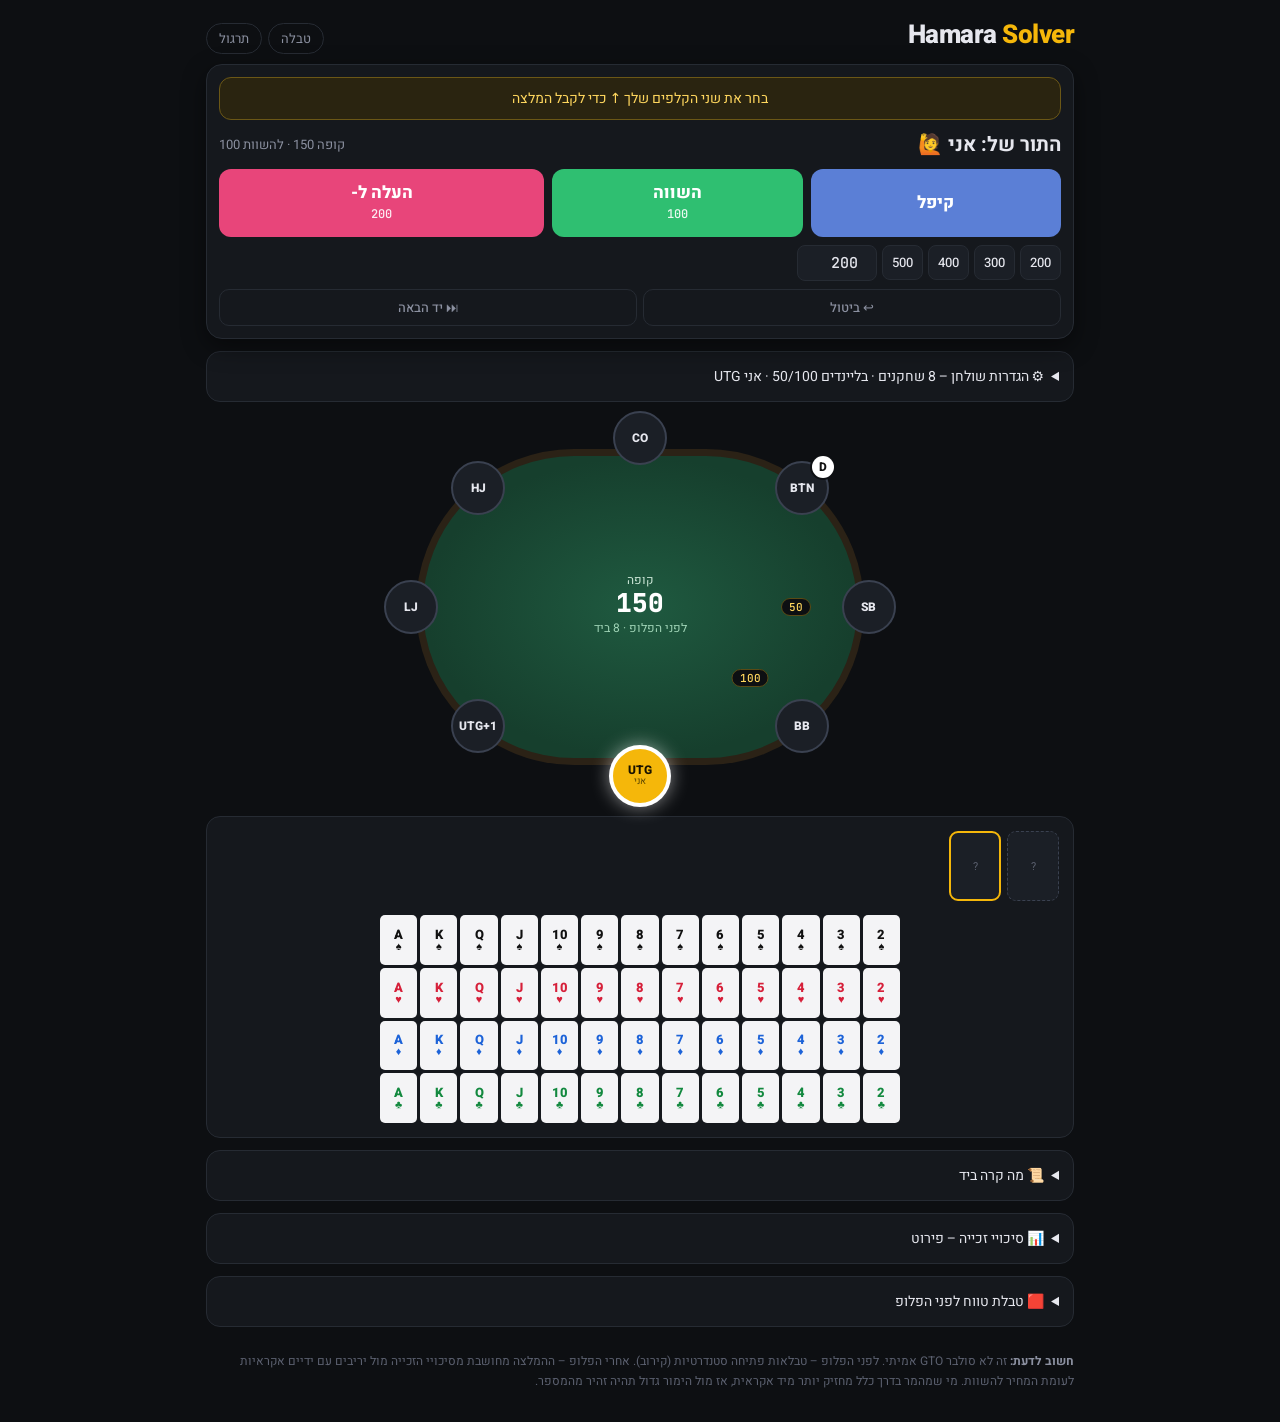
==== commit ec82640e: "Solver: default blinds 50/100 with +/-10 steppers Co-Authored-By: Claude Opus 5.5 <noreply@anthropic" ====
--- a/solver.html
+++ b/solver.html
@@ -51,7 +51,10 @@
 .modes button.on{color:var(--txt);border-color:var(--gold);background:#2a3140}
 details.panel summary{font-size:14px;color:var(--txt);cursor:pointer}
 .blinds{display:flex;gap:10px;align-items:end;flex-wrap:wrap}
-.blinds input{width:80px}
+.blinds{gap:16px}
+.step{display:flex;align-items:center;gap:6px;direction:ltr}
+.step button{width:40px;height:40px;border-radius:10px;border:1px solid var(--line);background:var(--panel2);color:var(--txt);font:800 20px Heebo,sans-serif;cursor:pointer}
+.step input{width:72px;text-align:center;padding:8px 4px}
 .log{font-size:12.5px;color:var(--mut);line-height:1.7;direction:rtl}
 .log b{color:var(--txt);font-weight:500}
 .cardsBar{display:flex;align-items:center;justify-content:space-between;gap:8px}
@@ -74,7 +77,10 @@
   <div class="modes" id="modes" style="grid-template-columns:repeat(2,minmax(0,1fr))">
     <button data-m="dealer">Ⓓ מי הדילר</button><button data-m="me">🙋 איפה אני</button>
   </div>
-  <div class="blinds"><label>סמול בליינד <input type="number" id="sbIn" inputmode="decimal"></label><label>ביג בליינד <input type="number" id="bbIn" inputmode="decimal"></label></div>
+  <div class="blinds">
+    <div><div class="lbl">סמול בליינד</div><div class="step"><button data-k="sb" data-d="-10">−</button><input type="number" id="sbIn" inputmode="decimal"><button data-k="sb" data-d="10">+</button></div></div>
+    <div><div class="lbl">ביג בליינד</div><div class="step"><button data-k="bb" data-d="-10">−</button><input type="number" id="bbIn" inputmode="decimal"><button data-k="bb" data-d="10">+</button></div></div>
+  </div>
 </details>
 
 <div class="tbl" id="tbl"></div>
@@ -100,9 +106,10 @@
 const STREET=['לפני הפלופ','פלופ','טרן','ריבר','סוף'];
 const fmt=v=>{const r=Math.round(v*100)/100;return r.toLocaleString('en-US')};
 // ---------- config (persisted) ----------
-let cfg={n:8,seats:[1,1,1,1,1,1,1,1,0],me:0,dealer:5,sb:1,bb:2};
+let cfg={n:8,seats:[1,1,1,1,1,1,1,1,0],me:0,dealer:5,sb:50,bb:100};
 try{const s=JSON.parse(localStorage.getItem('hamara_cfg')||'null');if(s&&s.seats&&s.seats.length===SEATS)cfg=Object.assign(cfg,s)}catch(e){}
 function applyN(n){cfg.n=n;cfg.seats=Array.from({length:SEATS},(_,i)=>i<n?1:0);if(cfg.me>=n)cfg.me=0;if(cfg.dealer>=n)cfg.dealer=n-1}
+if(cfg.sb===1&&cfg.bb===2){cfg.sb=50;cfg.bb=100}
 if(!cfg.n)cfg.n=cfg.seats.filter(Boolean).length;applyN(Math.min(9,Math.max(2,cfg.n)));
 const saveCfg=()=>{try{localStorage.setItem('hamara_cfg',JSON.stringify(cfg))}catch(e){}};
 let mode=null;
@@ -182,6 +189,7 @@
 $('modes').querySelectorAll('button').forEach(b=>b.onclick=()=>setMode(b.dataset.m));
 $('setup').addEventListener('toggle',()=>{if(!$('setup').open)mode=null;else if(!mode)setMode('dealer')});
 $('sbIn').value=cfg.sb;$('bbIn').value=cfg.bb;
+document.querySelectorAll('.step button').forEach(b=>b.onclick=()=>{const k=b.dataset.k,d=+b.dataset.d;const inp=$(k+'In');inp.value=Math.max(10,(+inp.value||0)+d);inp.onchange()});
 $('sbIn').onchange=$('bbIn').onchange=()=>{const s=+$('sbIn').value,b=+$('bbIn').value;if(s>0&&b>0){cfg.sb=s;cfg.bb=b;saveCfg();const keep=hd.hero;newHand();hd.hero=keep;render()}};
 
 // ---------- cards ----------
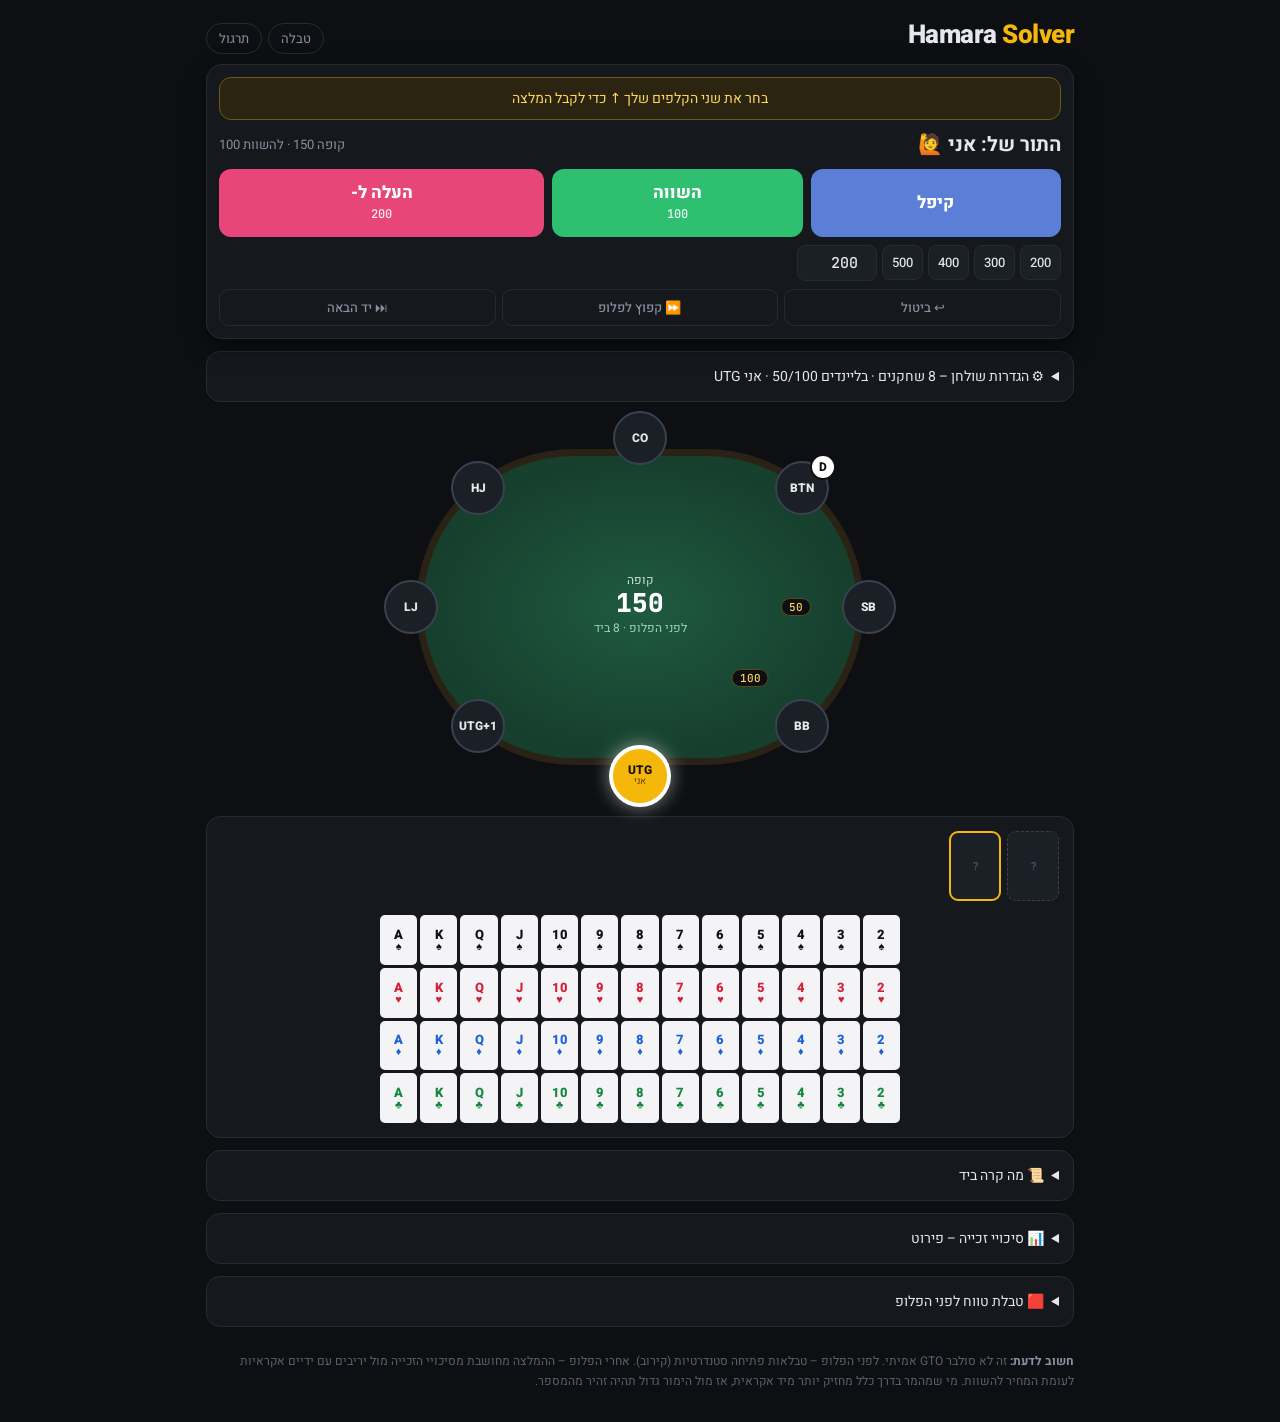
==== commit f81ab5c1: "Solver: quick jump to flop/turn/river with players-left and pot Co-Authored-By: Claude Opus 5.5 <nor" ====
--- a/solver.html
+++ b/solver.html
@@ -164,7 +164,7 @@
 // ---------- table ----------
 function drawTable(){
   const T=positions();
-  let h=`<div class="felt"><div class="potLbl">קופה</div><div class="potVal">${fmt(potTotal())}</div><div class="streetLbl">${STREET[hd.street]} · ${hd.active.length} ביד</div><div class="boardMini">${hd.board.filter(c=>c!==null).map(CARD.html).join('')}</div></div>`;
+  let h=`<div class="felt"><div class="potLbl">קופה</div><div class="potVal">${fmt(potTotal())}</div><div class="streetLbl">${STREET[hd.street]} · ${hd.quick?hd.left:hd.active.length} ביד</div><div class="boardMini">${hd.board.filter(c=>c!==null).map(CARD.html).join('')}</div></div>`;
   for(let i=0;i<cfg.n;i++){
     const a=(90+i*360/cfg.n)*Math.PI/180,x=50+44*Math.cos(a),y=50+47*Math.sin(a);
     const on=cfg.seats[i],p=hd.pos[i]||T.pos[i]||'';
@@ -257,7 +257,59 @@
 // ---------- action panel ----------
 let raiseAmt=null;
 function sizeChips(){return [100,200,300,400,500].filter(v=>v>hd.cur).map(v=>[String(v),v])}
+const oppsN=()=>Math.max(1,(hd.quick?hd.left:hd.active.length)-1);
+function jump(){
+  snapshot();
+  if(!hd.quick){hd.quick=true;hd.left=hd.raises.length||hd.street>0?Math.max(2,hd.active.length):Math.min(3,hd.active.length)}
+  hd.pot=potTotal();hd.com={};hd.cur=0;hd.actor=null;hd.over=null;
+  hd.street=Math.min(3,hd.street+1);
+  hd.log.push(`— קפיצה ל${STREET[hd.street]} · ${hd.left} ביד —`);
+  target=null;render();
+}
+function drawsTxt(hero,board){
+  if(board.length>=5)return '';const all=hero.concat(board),out=[];
+  const sc=[0,0,0,0];all.forEach(c=>sc[c&3]++);const fs=sc.findIndex(x=>x===4);
+  if(fs>=0&&hero.some(c=>(c&3)===fs))out.push('דרואו לצבע');
+  const rs=new Set(all.map(c=>c>>2));if(rs.has(12))rs.add(-1);const hr=new Set(hero.map(c=>c>>2));if(hr.has(12))hr.add(-1);
+  let oe=false,gs=false;
+  for(let lo=-1;lo<=8;lo++){const w=[0,1,2,3,4].map(k=>lo+k),have=w.filter(r=>rs.has(r));if(have.length===5)return out.length?' + '+out.join(', '):'';
+    if(have.length===4&&w.some(r=>hr.has(r))){const miss=w.find(r=>!rs.has(r));if(miss===lo||miss===lo+4)oe=true;else gs=true}}
+  if(oe)out.push('דרואו פתוח לרצף');else if(gs)out.push('דרואו לרצף (באמצע)');
+  return out.length?' + '+out.join(', '):'';
+}
+function drawQuick(){
+  const board=hd.board.filter(c=>c!==null),need=boardNeeded()-board.length,max=hd.N;
+  let adv='';
+  if(hd.hero.some(c=>c===null))adv=`<div class="need">בחר את שני הקלפים שלך ↓</div>`;
+  else if(need>0)adv=`<div class="need">הכנס את ${hd.street===1?'3 קלפי הפלופ':'קלף ה'+STREET[hd.street]} ↓</div>`;
+  else{
+    const opps=oppsN(),key=['q',...hd.hero,...board,opps].join(',');
+    if(eqCache.key!==key){eqCache={key,val:null};const tok=++eqTok;setTimeout(()=>{if(tok!==eqTok)return;eqCache.val=H.equity(hd.hero,board,opps,12000);render()},0);adv=`<div class="adv" style="border-color:#3a4150"><div class="w">מחשב סיכויים…</div></div>`}
+    else{
+      const eq=eqCache.val.eq,fair=1/(opps+1),pot=hd.pot;
+      const made=H.CAT[Math.floor(H.eval7(hd.hero.concat(board))/1e6)]+drawsTxt(hd.hero,board);
+      const maxCall=eq>=0.5?null:Math.min(pot,Math.floor(eq*pot/(1-2*eq)/10)*10); // capped at pot: real bettors hold more than random hands
+      let a;
+      if(eq>=Math.max(0.5,fair*1.6))a={c:'#e8457a',t:'חזק – להמר',s:`הימור של בערך ${fmt(Math.round(pot*0.66/10)*10)} (⅔ קופה). אם מהמרים עליך – להעלות.`};
+      else if(eq>=fair)a={c:'#2fbf71',t:'בינוני – צ׳ק / להשוות',s:maxCall!=null&&pot>0?`אם מהמרים עליך – להשוות עד בערך ${fmt(maxCall)}. מעל זה – לקפל.`:'אם מהמרים עליך – להשוות.'};
+      else a={c:'#5b7fd6',t:'חלש – צ׳ק / לקפל',s:maxCall!=null&&pot>0&&maxCall>0?`להשוות רק הימור קטן מ-${fmt(maxCall)}. אחרת לקפל.`:'אם מהמרים עליך – לקפל.'};
+      adv=`<div class="adv" style="border-color:${a.c}"><div class="a" style="color:${a.c}">${a.t}</div><div style="font-size:14px;margin-top:2px">${a.s}</div>
+        <div class="w">יש לך: <b style="color:var(--txt)">${made}</b> · סיכוי לנצח מול ${opps} ${opps>1?'יריבים':'יריב'}: <bdi dir="ltr">${(eq*100).toFixed(0)}%</bdi> (הממוצע: <bdi dir="ltr">${(fair*100).toFixed(0)}%</bdi>)</div></div>`;
+    }
+  }
+  const leftChips=Array.from({length:max-1},(_,i)=>i+2).map(n=>`<button class="chip ${n===hd.left?'on':''}" data-l="${n}">${n}</button>`).join('');
+  $('act').innerHTML=`${adv}
+    <div class="lbl">כמה נשארו ביד (כולל אותי)?</div><div class="chips" id="leftChips">${leftChips}</div>
+    <div class="row" style="margin-top:10px;align-items:end"><label>קופה <div class="step"><button data-d="-50">−</button><input type="number" id="qPot" inputmode="decimal" value="${hd.pot}"><button data-d="50">+</button></div></label></div>
+    <div class="tools">${hd.street<3?`<button id="jumpBtn">⏩ ${STREET[hd.street+1]}</button>`:''}<button id="undoBtn">↩︎ ביטול</button></div>
+    <button class="next" id="nextBtn">▶ יד הבאה – הדילר זז</button>`;
+  $('leftChips').querySelectorAll('.chip').forEach(b=>b.onclick=()=>{hd.left=+b.dataset.l;render()});
+  $('act').querySelectorAll('.step button').forEach(b=>b.onclick=()=>{hd.pot=Math.max(0,(+$('qPot').value||0)+(+b.dataset.d));render()});
+  $('qPot').onchange=()=>{hd.pot=Math.max(0,+$('qPot').value||0);render()};
+  if($('jumpBtn'))$('jumpBtn').onclick=jump;$('undoBtn').onclick=undo;$('nextBtn').onclick=nextHand;
+}
 function drawAct(){
+  if(hd.quick){drawQuick();return}
   if(hd.over){
     const w=hd.over.winner;
     $('act').innerHTML=`<div class="done"><b>${w!=null?`${w===cfg.me?'אתה לקחת':hd.pos[w]+' לקח'} את הקופה – ${fmt(hd.pot)}`:`שואודאון – קופה ${fmt(hd.pot)}`}</b></div>
@@ -287,13 +339,13 @@
       <button class="bR" id="bRaise">${raiseLbl}<small id="rLbl">${fmt(raiseAmt)}</small></button>
     </div>
     <div class="sizes">${chips.map(([l,v])=>`<button data-v="${Math.round(v*100)/100}">${l}</button>`).join('')}<input type="number" id="rIn" inputmode="decimal" value="${raiseAmt}"></div>
-    <div class="tools"><button id="undoBtn" ${hist.length?'':'disabled'}>↩︎ ביטול</button><button id="skipBtn">⏭ יד הבאה</button></div>`;
+    <div class="tools"><button id="undoBtn" ${hist.length?'':'disabled'}>↩︎ ביטול</button><button id="jumpBtn">⏩ ${hd.street===0?'קפוץ לפלופ':'קפוץ ל'+STREET[Math.min(hd.street+1,3)]}</button><button id="skipBtn">⏭ יד הבאה</button></div>`;
   $('bFold').onclick=()=>{raiseAmt=null;act('fold')};
   $('bCall').onclick=()=>{raiseAmt=null;act('call')};
   $('bRaise').onclick=()=>{const v=+$('rIn').value;if(!(v>hd.cur))return;raiseAmt=null;act('raise',v)};
   $('act').querySelectorAll('.sizes button').forEach(b=>b.onclick=()=>{raiseAmt=+b.dataset.v;$('rIn').value=raiseAmt;$('rLbl').textContent=fmt(raiseAmt)});
   $('rIn').oninput=()=>{raiseAmt=+$('rIn').value;$('rLbl').textContent=fmt(raiseAmt||0)};
-  $('undoBtn').onclick=undo;$('skipBtn').onclick=nextHand;
+  $('undoBtn').onclick=undo;$('skipBtn').onclick=nextHand;$('jumpBtn').onclick=jump;
 }
 function nextHand(){
   const o=occ();cfg.dealer=o[1]!==undefined?o[1]:cfg.dealer;saveCfg();newHand();target=null;raiseAmt=null;render();window.scrollTo({top:0,behavior:'smooth'});
@@ -318,7 +370,7 @@
 function drawEq(){
   if(hd.hero.some(c=>c===null)){$('eq').textContent='בחר את הקלפים שלך.';return}
   const board=hd.board.filter(c=>c!==null);if(![0,3,4,5].includes(board.length)){$('eq').textContent='בלוח צריך 3, 4 או 5 קלפים.';return}
-  const opps=Math.max(1,hd.active.length-1);clearTimeout(eqT);
+  const opps=oppsN();clearTimeout(eqT);
   eqT=setTimeout(()=>{const r=H.equity(hd.hero,board,opps,20000);
     const cats=r.cat.map((x,i)=>[H.CAT[i],x]).filter(x=>x[1]>=0.005).reverse();
     $('eq').innerHTML=`<div class="eqRow"><div><div class="eqBig num">${(r.eq*100).toFixed(1)}%</div><div class="hint" style="margin:0">מול ${opps} ${opps>1?'יריבים':'יריב'} (ידיים אקראיות)</div></div></div>
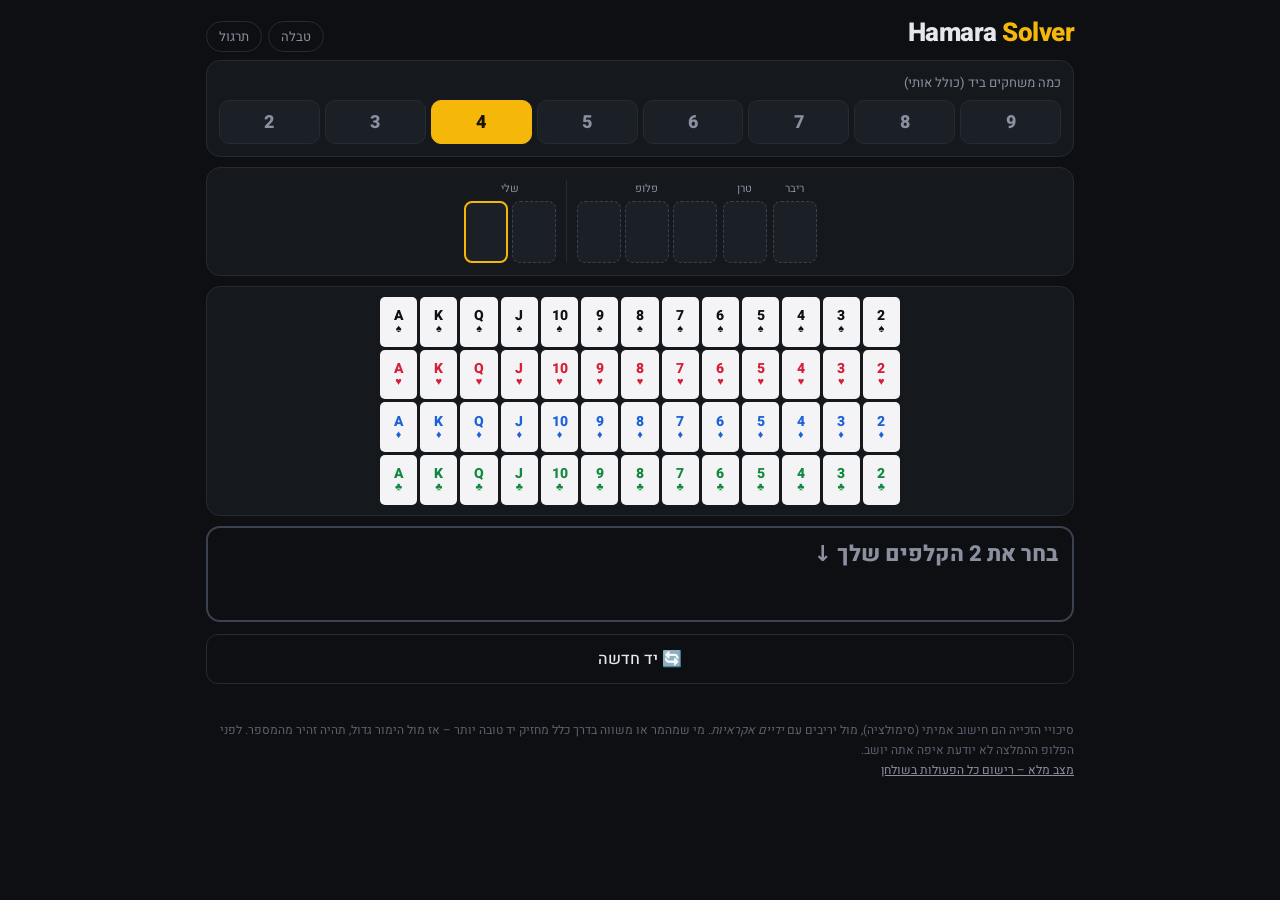
==== commit 83a5ed0e: "Simple solver: players + cards only; old table recorder moved to recorder.html Co-Authored-By: Claud" ====
--- a/solver.html
+++ b/solver.html
@@ -7,58 +7,29 @@
 <link href="https://fonts.googleapis.com/css2?family=Heebo:wght@400;500;800&family=JetBrains+Mono:wght@500&display=swap" rel="stylesheet">
 <link rel="stylesheet" href="poker.css">
 <style>
-body{padding-bottom:30px}
-.top{padding:16px 0 10px}
-h1{font-size:26px}
-.tbl{position:relative;width:100%;max-width:520px;margin:26px auto 30px;aspect-ratio:1.45/1}
-.felt{position:absolute;inset:6% 7%;border-radius:999px;background:radial-gradient(ellipse at center,#1f5a40 0%,#163f2d 70%);border:7px solid #2b2216;display:flex;align-items:center;justify-content:center;flex-direction:column}
-.potLbl{color:#cfe9da;font-size:12px}
-.potVal{color:#fff;font:800 26px "JetBrains Mono",monospace;line-height:1.1}
-.streetLbl{color:#9fd3b6;font-size:12px;margin-top:2px}
-.boardMini{display:flex;gap:3px;margin-top:6px;direction:ltr}
-.boardMini .card{width:26px;height:36px;border-radius:4px}.boardMini .card b{font-size:12px}.boardMini .card i{font-size:11px}
-.seat{position:absolute;transform:translate(-50%,-50%);width:54px;height:54px;border-radius:50%;border:2px solid #3a4150;background:var(--panel2);color:var(--txt);font:800 12px Heebo,sans-serif;display:flex;flex-direction:column;align-items:center;justify-content:center;cursor:pointer;padding:0;line-height:1.05;-webkit-tap-highlight-color:transparent}
-.seat small{font-weight:400;font-size:9.5px;color:var(--mut)}
-.seat.empty{background:transparent;border:2px dashed #353b47;color:var(--dim);font-weight:400;font-size:20px}
-.seat.me{background:var(--gold);border-color:var(--gold);color:#1a1300}.seat.me small{color:#5a4500}
-.seat.out{opacity:.28}
-.seat.actor{box-shadow:0 0 0 4px #fff,0 0 18px 4px rgba(255,255,255,.5)}
-.bet{position:absolute;transform:translate(-50%,-50%);background:#0d0f12;color:#ffd75e;border:1px solid #5a4a14;border-radius:999px;padding:1px 7px;font:500 11px "JetBrains Mono",monospace;pointer-events:none;white-space:nowrap}
-.dchip{position:absolute;top:-7px;right:-7px;width:22px;height:22px;border-radius:50%;background:#fff;color:#111;font:800 12px Heebo,sans-serif;display:flex;align-items:center;justify-content:center;box-shadow:0 0 0 2px #0d0f12}
-.dbtn{position:absolute;width:20px;height:20px;border-radius:50%;background:#fff;color:#111;font:800 11px Heebo,sans-serif;display:flex;align-items:center;justify-content:center;transform:translate(-50%,-50%);box-shadow:0 0 0 2px #0d0f12;pointer-events:none}
-.act{position:sticky;top:0;z-index:5;background:var(--panel);border:1px solid var(--line);border-radius:16px;padding:12px;margin-bottom:12px;box-shadow:0 8px 24px rgba(0,0,0,.45)}
-.who{display:flex;justify-content:space-between;align-items:center;margin-bottom:10px;gap:8px}
-.who b{font-size:20px}
-.who .tc{color:var(--mut);font-size:13px}
-.btns{display:grid;grid-template-columns:1fr 1fr 1.3fr;gap:8px}
-.btns button{border:0;border-radius:12px;padding:15px 6px;font:800 17px Heebo,sans-serif;color:#fff;cursor:pointer;line-height:1.1}
-.bF{background:#5b7fd6}.bC{background:#2fbf71}.bR{background:#e8457a}
-.btns button small{display:block;font:500 12px "JetBrains Mono",monospace;opacity:.9;margin-top:3px}
-.sizes{display:flex;gap:5px;margin-top:8px;flex-wrap:wrap;align-items:center}
-.sizes button{background:var(--panel2);border:1px solid var(--line);color:var(--txt);border-radius:8px;padding:7px 9px;font:500 13px Heebo,sans-serif;cursor:pointer}
-.sizes input{width:80px;background:var(--panel2);border:1px solid var(--line);color:var(--txt);border-radius:8px;padding:7px;font:500 15px "JetBrains Mono",monospace;text-align:center}
-.tools{display:flex;gap:6px;margin-top:8px}
-.tools button{flex:1;background:transparent;border:1px solid var(--line);color:var(--mut);border-radius:10px;padding:8px;font:500 13px Heebo,sans-serif;cursor:pointer}
-.adv{border-radius:12px;padding:10px 12px;margin-bottom:10px;border:2px solid}
-.adv .a{font-size:24px;font-weight:800;line-height:1.1}
-.adv .w{font-size:12.5px;color:var(--mut);margin-top:4px;line-height:1.5}
-.need{background:#2a2410;border:1px solid #6b5716;color:#ffd75e;border-radius:12px;padding:10px 12px;margin-bottom:10px;font-size:14px;text-align:center}
-.done{text-align:center;padding:10px 0}
-.done b{font-size:22px}
-.next{width:100%;margin-top:10px;background:var(--gold);color:#1a1300;border:0;border-radius:12px;padding:14px;font:800 17px Heebo,sans-serif;cursor:pointer}
-.modes{display:grid;grid-template-columns:repeat(3,minmax(0,1fr));gap:6px;margin:10px 0}
-.modes button{background:var(--panel2);border:1px solid var(--line);color:var(--mut);border-radius:10px;padding:8px 4px;font:500 13px Heebo,sans-serif;cursor:pointer}
-.modes button.on{color:var(--txt);border-color:var(--gold);background:#2a3140}
-details.panel summary{font-size:14px;color:var(--txt);cursor:pointer}
-.blinds{display:flex;gap:10px;align-items:end;flex-wrap:wrap}
-.blinds{gap:16px}
-.step{display:flex;align-items:center;gap:6px;direction:ltr}
-.step button{width:40px;height:40px;border-radius:10px;border:1px solid var(--line);background:var(--panel2);color:var(--txt);font:800 20px Heebo,sans-serif;cursor:pointer}
-.step input{width:72px;text-align:center;padding:8px 4px}
-.log{font-size:12.5px;color:var(--mut);line-height:1.7;direction:rtl}
-.log b{color:var(--txt);font-weight:500}
-.cardsBar{display:flex;align-items:center;justify-content:space-between;gap:8px}
-.cardsBar .slots{justify-content:flex-start}
+.top{padding:14px 0 8px}h1{font-size:26px}
+.panel{margin-bottom:10px;padding:12px}
+.pl{display:grid;grid-template-columns:repeat(8,minmax(0,1fr));gap:5px;direction:ltr}
+.pl button{height:44px;border-radius:10px;border:1px solid var(--line);background:var(--panel2);color:var(--mut);font:800 18px Heebo,sans-serif;cursor:pointer}
+.pl button.on{background:var(--gold);color:#1a1300;border-color:var(--gold)}
+.board{display:flex;gap:6px;direction:ltr;align-items:flex-end;justify-content:center;flex-wrap:nowrap}
+.grp{display:flex;flex-direction:column;align-items:center;gap:4px}
+.grp .t{font-size:11px;color:var(--mut)}
+.grp .row2{display:flex;gap:4px}
+.sep{width:1px;align-self:stretch;background:var(--line);margin:0 4px}
+.s{width:44px;height:62px;border-radius:8px;border:1.5px dashed #3a4150;background:var(--panel2);padding:0;cursor:pointer;display:flex;align-items:center;justify-content:center}
+.s.on{border:2px solid var(--gold)}
+.s:not(.empty){border-style:solid;background:transparent}
+.s .card{width:42px;height:60px}.s .card b{font-size:18px}.s .card i{font-size:16px}
+.verdict{border:2px solid;border-radius:14px;padding:14px;margin-bottom:12px;min-height:96px}
+.verdict .v{font-size:32px;font-weight:800;line-height:1.1}
+.verdict .sub{font-size:14px;margin-top:4px;color:var(--txt)}
+.verdict .stats{display:flex;gap:22px;margin-top:10px;align-items:flex-end;flex-wrap:wrap}
+.verdict .stats>div{display:flex;flex-direction:column;gap:2px}
+.verdict .bign{font:800 34px "JetBrains Mono",monospace;line-height:1;white-space:nowrap;direction:ltr;text-align:right}
+.verdict small{display:block;color:var(--mut);font-size:12px;line-height:1.3}
+.new{width:100%;background:transparent;border:1px solid var(--line);color:var(--txt);border-radius:12px;padding:12px;font:500 16px Heebo,sans-serif;cursor:pointer;margin-top:10px}
+.dc{font-size:14px}
 </style>
 </head>
 <body>
@@ -67,319 +38,104 @@
   <nav><a href="index.html">טבלה</a><a href="practice.html">תרגול</a></nav>
 </header>
 
-<section class="act" id="act"></section>
-
-<details class="panel" id="setup">
-  <summary>⚙️ הגדרות שולחן – <span id="setupSum"></span></summary>
-  <div class="hint" style="margin-top:6px">בחר מספר שחקנים, ואז "מי הדילר" ולחץ על הכיסא שלו.</div>
-  <div class="lbl" style="margin-top:10px">כמה שחקנים</div>
-  <div class="chips" id="nChips"></div>
-  <div class="modes" id="modes" style="grid-template-columns:repeat(2,minmax(0,1fr))">
-    <button data-m="dealer">Ⓓ מי הדילר</button><button data-m="me">🙋 איפה אני</button>
-  </div>
-  <div class="blinds">
-    <div><div class="lbl">סמול בליינד</div><div class="step"><button data-k="sb" data-d="-10">−</button><input type="number" id="sbIn" inputmode="decimal"><button data-k="sb" data-d="10">+</button></div></div>
-    <div><div class="lbl">ביג בליינד</div><div class="step"><button data-k="bb" data-d="-10">−</button><input type="number" id="bbIn" inputmode="decimal"><button data-k="bb" data-d="10">+</button></div></div>
-  </div>
-</details>
-
-<div class="tbl" id="tbl"></div>
+<section class="panel">
+  <div class="lbl">כמה משחקים ביד (כולל אותי)</div>
+  <div class="pl" id="pl"></div>
+</section>
 
 <section class="panel">
-  <div class="cardsBar"><div class="slots" id="heroSlots"></div><div class="slots" id="boardSlots"></div></div>
-  <div id="deckWrap"><div class="deck" id="deck"></div></div>
+  <div class="board" id="slots"></div>
 </section>
 
+<section class="panel" style="padding:10px">
+  <div class="deck" id="deck" style="margin-top:0"></div>
+</section>
 
-<details class="panel"><summary>📜 מה קרה ביד</summary><div class="log" id="log" style="margin-top:8px"></div></details>
-<details class="panel" id="eqBox"><summary>📊 סיכויי זכייה – פירוט</summary><div id="eq" class="hint">בחר את הקלפים שלך.</div></details>
-<details class="panel"><summary>🟥 טבלת טווח לפני הפלופ</summary>
-  <div class="lbl" id="gridTitle" style="margin-top:8px"></div><div class="freq" id="freq"></div><div class="gridWrap"><div class="grid" id="grid"></div></div>
-</details>
+<div class="verdict" id="verdict" style="border-color:#3a4150"></div>
+<button class="new" id="newBtn" style="margin:0 0 12px">🔄 יד חדשה</button>
 
-<footer><b>חשוב לדעת:</b> זה לא סולבר GTO אמיתי. לפני הפלופ – טבלאות פתיחה סטנדרטיות (קירוב). אחרי הפלופ – ההמלצה מחושבת מסיכויי הזכייה מול יריבים עם ידיים אקראיות לעומת המחיר להשוות. מי שמהמר בדרך כלל מחזיק יותר מיד אקראית, אז מול הימור גדול תהיה זהיר מהמספר.</footer>
+<footer>
+  סיכויי הזכייה הם חישוב אמיתי (סימולציה), מול יריבים עם <i>ידיים אקראיות</i>. מי שמהמר או משווה בדרך כלל מחזיק יד טובה יותר – אז מול הימור גדול, תהיה זהיר מהמספר.
+  לפני הפלופ ההמלצה לא יודעת איפה אתה יושב.
+  <br><a href="recorder.html" style="color:var(--mut)">מצב מלא – רישום כל הפעולות בשולחן</a>
+</footer>
 
 <script src="engine.js"></script>
 <script src="cards.js"></script>
 <script>
-const H=window.HS,$=id=>document.getElementById(id),SEATS=9;
-const STREET=['לפני הפלופ','פלופ','טרן','ריבר','סוף'];
-const fmt=v=>{const r=Math.round(v*100)/100;return r.toLocaleString('en-US')};
-// ---------- config (persisted) ----------
-let cfg={n:8,seats:[1,1,1,1,1,1,1,1,0],me:0,dealer:5,sb:50,bb:100};
-try{const s=JSON.parse(localStorage.getItem('hamara_cfg')||'null');if(s&&s.seats&&s.seats.length===SEATS)cfg=Object.assign(cfg,s)}catch(e){}
-function applyN(n){cfg.n=n;cfg.seats=Array.from({length:SEATS},(_,i)=>i<n?1:0);if(cfg.me>=n)cfg.me=0;if(cfg.dealer>=n)cfg.dealer=n-1}
-if(cfg.sb===1&&cfg.bb===2){cfg.sb=50;cfg.bb=100}
-if(!cfg.n)cfg.n=cfg.seats.filter(Boolean).length;applyN(Math.min(9,Math.max(2,cfg.n)));
-const saveCfg=()=>{try{localStorage.setItem('hamara_cfg',JSON.stringify(cfg))}catch(e){}};
-let mode=null;
-// ---------- hand state ----------
-let hd,hist=[];
-const occ=()=>{const o=[];for(let k=0;k<SEATS;k++){const j=(cfg.dealer+k)%SEATS;if(cfg.seats[j])o.push(j)}return o}; // dealer first
-function positions(){
-  cfg.seats[cfg.me]=1;
-  if(!cfg.seats[cfg.dealer]){for(let k=1;k<=SEATS;k++){const j=(cfg.dealer+k)%SEATS;if(cfg.seats[j]){cfg.dealer=j;break}}}
-  const o=occ(),N=o.length,pos={};const P=H.POS_NAMES[N];
-  if(N===2){pos[o[0]]='SB';pos[o[1]]='BB'}else{pos[o[0]]='BTN';pos[o[1]]='SB';pos[o[2]]='BB';o.slice(3).forEach((s,i)=>pos[s]=P[i])}
-  const sbS=N===2?o[0]:o[1],bbS=N===2?o[1]:o[2];
-  return {N,pos,sbS,bbS,o};
+const H=window.HS,$=id=>document.getElementById(id);
+let players=4;try{const v=+localStorage.getItem('hamara_players');if(v>=2&&v<=9)players=v}catch(e){}
+let cards=[null,null,null,null,null,null,null]; // 0-1 me, 2-4 flop, 5 turn, 6 river
+let target=null;
+
+function drawPlayers(){
+  $('pl').innerHTML=[2,3,4,5,6,7,8,9].map(n=>`<button class="${n===players?'on':''}" data-n="${n}">${n}</button>`).join('');
+  $('pl').querySelectorAll('button').forEach(b=>b.onclick=()=>{players=+b.dataset.n;try{localStorage.setItem('hamara_players',players)}catch(e){};render()});
 }
-function nextIn(from,set){for(let k=1;k<=SEATS;k++){const j=(from+k)%SEATS;if(set.includes(j))return j}return null}
-function newHand(){
-  const T=positions();
-  hd={street:0,N:T.N,pos:T.pos,active:[...T.o],com:{},pot:0,cur:cfg.bb,minR:cfg.bb,need:[...T.o],actor:null,
-      hero:hd?hd.hero.map(()=>null):[null,null],board:[null,null,null,null,null],raises:[],log:[],over:null,dealt:T.N};
-  hd.hero=[null,null];
-  hd.com[T.sbS]=cfg.sb;hd.com[T.bbS]=cfg.bb;
-  hd.log.push(`<b>${T.pos[T.sbS]}</b> סמול ${fmt(cfg.sb)} · <b>${T.pos[T.bbS]}</b> ביג ${fmt(cfg.bb)}`);
-  hd.actor=nextIn(T.bbS,hd.need);
-  hist=[];
+const nextEmpty=()=>{const i=cards.findIndex(c=>c===null);return i<0?null:i};
+function slot(i){const c=cards[i],on=(target??nextEmpty())===i;return `<button class="s ${on?'on':''} ${c===null?'empty':''}" data-i="${i}">${c===null?'':CARD.html(c)}</button>`}
+function drawSlots(){
+  $('slots').innerHTML=`<div class="grp"><div class="t">שלי</div><div class="row2">${slot(0)}${slot(1)}</div></div><div class="sep"></div>
+    <div class="grp"><div class="t">פלופ</div><div class="row2">${slot(2)}${slot(3)}${slot(4)}</div></div>
+    <div class="grp"><div class="t">טרן</div><div class="row2">${slot(5)}</div></div>
+    <div class="grp"><div class="t">ריבר</div><div class="row2">${slot(6)}</div></div>`;
+  $('slots').querySelectorAll('.s').forEach(b=>b.onclick=()=>{const i=+b.dataset.i;cards[i]=null;target=i;render()});
 }
-const potTotal=()=>hd.pot+Object.values(hd.com).reduce((a,b)=>a+b,0);
-const toCall=s=>Math.max(0,hd.cur-(hd.com[s]||0));
-function snapshot(){hist.push(JSON.stringify(hd));if(hist.length>80)hist.shift()}
-function act(type,amt){
-  if(hd.over||hd.actor==null)return;snapshot();
-  const s=hd.actor,p=hd.pos[s],tc=toCall(s),nm=s===cfg.me?'אני':p;
-  if(type==='fold'){hd.active=hd.active.filter(x=>x!==s);hd.need=hd.need.filter(x=>x!==s);hd.log.push(`<b>${nm}</b> קיפל`)}
-  else if(type==='call'){hd.com[s]=hd.cur;hd.need=hd.need.filter(x=>x!==s);hd.log.push(tc?`<b>${nm}</b> השווה ${fmt(tc)}`:`<b>${nm}</b> צ׳ק`)}
-  else if(type==='raise'){amt=Math.max(amt,hd.cur+0.01);hd.minR=Math.max(hd.minR,amt-hd.cur);hd.cur=amt;hd.com[s]=amt;hd.need=hd.active.filter(x=>x!==s);
-    hd.raises.push({s,to:amt,street:hd.street});hd.log.push(`<b>${nm}</b> ${hd.raises.filter(r=>r.street===hd.street).length>1||hd.street>0&&tc>0?'העלה ל-':hd.street===0?'העלה ל-':'הימר '}${fmt(amt)}`)}
-  advance(s);render();
-}
-function advance(last){
-  if(hd.active.length===1){hd.pot=potTotal();hd.com={};hd.over={winner:hd.active[0]};hd.actor=null;hd.log.push(`<b>${hd.active[0]===cfg.me?'אני':hd.pos[hd.active[0]]}</b> לוקח את הקופה (${fmt(hd.pot)})`);return}
-  if(!hd.need.length){endStreet();return}
-  hd.actor=nextIn(last,hd.need);
-}
-function endStreet(){
-  hd.pot=potTotal();hd.com={};hd.cur=0;hd.minR=cfg.bb;hd.street++;
-  if(hd.street>=4){hd.over={showdown:true};hd.actor=null;hd.log.push(`שואודאון · קופה ${fmt(hd.pot)}`);return}
-  hd.log.push(`— ${STREET[hd.street]} · קופה ${fmt(hd.pot)} —`);
-  hd.need=[...hd.active];hd.actor=nextIn(cfg.dealer,hd.need);
-}
-function undo(){if(!hist.length)return;hd=JSON.parse(hist.pop());render()}
-function boardNeeded(){return [0,3,4,5][Math.min(hd.street,3)]}
-
-// ---------- table ----------
-function drawTable(){
-  const T=positions();
-  let h=`<div class="felt"><div class="potLbl">קופה</div><div class="potVal">${fmt(potTotal())}</div><div class="streetLbl">${STREET[hd.street]} · ${hd.quick?hd.left:hd.active.length} ביד</div><div class="boardMini">${hd.board.filter(c=>c!==null).map(CARD.html).join('')}</div></div>`;
-  for(let i=0;i<cfg.n;i++){
-    const a=(90+i*360/cfg.n)*Math.PI/180,x=50+44*Math.cos(a),y=50+47*Math.sin(a);
-    const on=cfg.seats[i],p=hd.pos[i]||T.pos[i]||'';
-    const inHand=hd.active.includes(i);
-    const cls=!on?'empty':[i===cfg.me?'me':'',on&&hd.pos[i]&&!inHand?'out':'',i===hd.actor?'actor':''].join(' ');
-    h+=`<button class="seat ${cls}" data-i="${i}" style="left:${x}%;top:${y}%">${on?`${p}<small>${i===cfg.me?'אני':''}</small>`:'+'}${i===cfg.dealer?'<span class="dchip">D</span>':''}</button>`;
-    if(hd.com[i]){const bx=50+30*Math.cos(a),by=50+28*Math.sin(a);h+=`<div class="bet" style="left:${bx}%;top:${by}%">${fmt(hd.com[i])}</div>`}
-  }
-  $('tbl').innerHTML=h;
-  $('tbl').querySelectorAll('.seat').forEach(b=>b.onclick=()=>tapSeat(+b.dataset.i));
-  $('setupSum').textContent=`${T.N} שחקנים · בליינדים ${fmt(cfg.sb)}/${fmt(cfg.bb)} · אני ${T.pos[cfg.me]}`;
-}
-function tapSeat(i){
-  if(!mode){$('setup').open=true;setMode('dealer');return}
-  if(mode==='me'){cfg.me=i;setMode('dealer')}
-  else if(mode==='dealer'){cfg.dealer=i}
-  saveCfg();const keep=hd.hero;newHand();hd.hero=keep;render();
-}
-function drawN(){$('nChips').innerHTML=[2,3,4,5,6,7,8,9].map(n=>`<button class="chip ${n===cfg.n?'on':''}" data-n="${n}">${n}</button>`).join('');
-  $('nChips').querySelectorAll('.chip').forEach(b=>b.onclick=()=>{applyN(+b.dataset.n);saveCfg();const keep=hd.hero;newHand();hd.hero=keep;render()})}
-function setMode(m){mode=m;$('modes').querySelectorAll('button').forEach(b=>b.classList.toggle('on',b.dataset.m===m))}
-$('modes').querySelectorAll('button').forEach(b=>b.onclick=()=>setMode(b.dataset.m));
-$('setup').addEventListener('toggle',()=>{if(!$('setup').open)mode=null;else if(!mode)setMode('dealer')});
-$('sbIn').value=cfg.sb;$('bbIn').value=cfg.bb;
-document.querySelectorAll('.step button').forEach(b=>b.onclick=()=>{const k=b.dataset.k,d=+b.dataset.d;const inp=$(k+'In');inp.value=Math.max(10,(+inp.value||0)+d);inp.onchange()});
-$('sbIn').onchange=$('bbIn').onchange=()=>{const s=+$('sbIn').value,b=+$('bbIn').value;if(s>0&&b>0){cfg.sb=s;cfg.bb=b;saveCfg();const keep=hd.hero;newHand();hd.hero=keep;render()}};
-
-// ---------- cards ----------
-let target=null;
-function used(){return new Set([...hd.hero,...hd.board].filter(c=>c!==null))}
-function autoTarget(){
-  const hi=hd.hero.findIndex(c=>c===null);if(hi>=0)return ['hero',hi];
-  const need=boardNeeded();for(let i=0;i<need;i++)if(hd.board[i]===null)return ['board',i];
-  return null;
-}
-function drawCards(){
-  const t=target||autoTarget();
-  const mk=(arr,kind,n)=>arr.slice(0,n).map((c,i)=>{const on=t&&t[0]===kind&&t[1]===i;return `<button class="slot ${on?'on':''} ${c===null?'empty':''}" data-k="${kind}" data-i="${i}">${c===null?(kind==='hero'?'?':['פלופ','','','טרן','ריבר'][i]):CARD.html(c)}</button>`}).join('');
-  $('heroSlots').innerHTML=mk(hd.hero,'hero',2);
-  const bn=Math.max(boardNeeded(),hd.board.filter(c=>c!==null).length);
-  $('boardSlots').innerHTML=bn?mk(hd.board,'board',bn):'';
-  document.querySelectorAll('.cardsBar .slot').forEach(b=>b.onclick=()=>{const k=b.dataset.k,i=+b.dataset.i;if(hd[k][i]!==null&&target&&target[0]===k&&target[1]===i){hd[k][i]=null}target=[k,i];render()});
-  const show=!!t;$('deckWrap').style.display=show?'block':'none';
-  if(!show)return;
-  const u=used();let h='';
-  for(let s=0;s<4;s++)for(let r=12;r>=0;r--){const c=r*4+s;h+=`<button class="dc ${CARD.suitCls(c)} ${u.has(c)?'used':''}" data-c="${c}">${CARD.rank(c)}<small>${CARD.suit(c)}</small></button>`}
+function drawDeck(){
+  const u=new Set(cards.filter(c=>c!==null)),full=nextEmpty()===null&&target===null;let h='';
+  for(let s=0;s<4;s++)for(let r=12;r>=0;r--){const c=r*4+s;h+=`<button class="dc ${CARD.suitCls(c)} ${u.has(c)||full?'used':''}" data-c="${c}">${CARD.rank(c)}<small>${CARD.suit(c)}</small></button>`}
   $('deck').innerHTML=h;
-  $('deck').querySelectorAll('.dc').forEach(b=>b.onclick=()=>{const c=+b.dataset.c;if(used().has(c))return;const tt=target||autoTarget();if(!tt)return;hd[tt[0]][tt[1]]=c;target=null;render()});
-}
-
-// ---------- advice ----------
-const ACT={raise:['להעלות','#e8457a'],'3bet':['3-bet','#b0234f'],call:['להשוות','#2fbf71'],fold:['לקפל','#5b7fd6'],check:['צ׳ק','#6b7280'],bet:['להמר','#e8457a'],'4bet':['4-bet / אול-אין','#b0234f']};
-let eqCache={key:null,val:null},eqTok=0;
-function advice(){
-  const me=cfg.me;if(hd.actor!==me||hd.hero.some(c=>c===null))return null;
-  const hand=H.cardsToHand(hd.hero[0],hd.hero[1]),tc=toCall(me),pot=potTotal();
-  const odds=tc>0?tc/(pot+tc):0;
-  const oddsTxt=tc>0?`צריך להשוות ${fmt(tc)} לקופה של ${fmt(pot)} → צריך לנצח לפחות <bdi dir="ltr">${(odds*100).toFixed(0)}%</bdi>.`:'';
-  if(hd.street===0){
-    const rs=hd.raises.filter(r=>r.street===0);const pos=hd.pos[me];
-    let a,why;
-    if(rs.length===0){a=H.advise(hand,pos,hd.N,null);
-      const limp=hd.active.filter(s=>s!==me&&(hd.com[s]||0)>=cfg.bb&&hd.pos[s]!=='BB').length;
-      if(a.act==='check'&&H.inTop(hand,12)){a={act:'raise',label:'להעלות',size:`לגובה ${fmt(cfg.bb*(3+limp))}`}}
-      if(a.act==='raise')a.size=`להעלות ל-${fmt(cfg.bb*(2.5+limp))}${limp?` (${limp} נכנסו בלי להעלות)`:''}`;
-      why=a.act==='check'?'אף אחד לא העלה – אתה בפנים בחינם.':`מ-${pos} עם ${hd.N} שחקנים מעלים בערך <bdi dir="ltr">${a.pct}%</bdi> מהידיים. <bdi dir="ltr">${hand}</bdi> בטופ <bdi dir="ltr">${(H.RANK[hand]*100).toFixed(1)}%</bdi>.`;
-      if(a.act==='fold'&&tc===0)a={act:'check',label:'צ׳ק'};
-    }else if(rs.length===1){const rp=hd.pos[rs[0].s];a=H.advise(hand,pos,hd.N,rp);
-      if(a.act==='3bet')a.size=`להעלות ל-${fmt(rs[0].to*3)}`;
-      why=`${rp} העלה. מולו: <bdi dir="ltr">3-bet</bdi> עם הטופ <bdi dir="ltr">${a.v.threebet.toFixed(0)}%</bdi>, השוואה עד <bdi dir="ltr">${(a.v.threebet+a.v.call).toFixed(0)}%</bdi>. <bdi dir="ltr">${hand}</bdi> בטופ <bdi dir="ltr">${(H.RANK[hand]*100).toFixed(1)}%</bdi>.`}
-    else{a=H.inTop(hand,2.6)?{act:'4bet',label:'4-bet / אול-אין'}:H.inTop(hand,4.5)?{act:'call',label:'להשוות'}:{act:'fold',label:'לקפל'};
-      why=`היו ${rs.length} העלאות – ממשיכים רק עם ידיים מאוד חזקות (QQ+, AK).`}
-    return {act:a.act,label:a.label,size:a.size,why:why+(oddsTxt&&rs.length?'<br>'+oddsTxt:'')};
-  }
-  // postflop: equity vs opponents still in the hand
-  const opps=hd.active.length-1,board=hd.board.filter(c=>c!==null);
-  if(board.length<boardNeeded())return {wait:true};
-  const key=[...hd.hero,...board,opps].join(',');
-  if(eqCache.key!==key){eqCache={key,val:null};const tok=++eqTok;setTimeout(()=>{if(tok!==eqTok)return;eqCache.val=H.equity(hd.hero,board,opps,12000);render()},0);return {calc:true}}
-  const eq=eqCache.val.eq,fair=1/(opps+1);
-  let a;
-  if(tc===0){a=eq>Math.max(0.5,fair*1.7)?{act:'bet',label:'להמר',size:`בערך ${fmt(Math.round(pot*0.66*10)/10)} (⅔ קופה)`}:{act:'check',label:'צ׳ק'}}
-  else if(eq>Math.max(0.6,odds+0.25))a={act:'raise',label:'להעלות',size:`ל-${fmt(Math.round((hd.cur*2.5+0)*10)/10)} בערך`};
-  else if(eq>odds)a={act:'call',label:'להשוות'};
-  else a={act:'fold',label:'לקפל'};
-  const made=H.CAT[Math.floor(H.eval7(hd.hero.concat(board))/1e6)];
-  return {act:a.act,label:a.label,size:a.size,why:`יש לך: <b style="color:var(--txt)">${made}</b>. סיכוי לנצח מול ${opps} ${opps>1?'יריבים':'יריב'}: <bdi dir="ltr">${(eq*100).toFixed(0)}%</bdi>.${oddsTxt?'<br>'+oddsTxt:''}`};
-}
-
-// ---------- action panel ----------
-let raiseAmt=null;
-function sizeChips(){return [100,200,300,400,500].filter(v=>v>hd.cur).map(v=>[String(v),v])}
-const oppsN=()=>Math.max(1,(hd.quick?hd.left:hd.active.length)-1);
-function jump(){
-  snapshot();
-  if(!hd.quick){hd.quick=true;hd.left=hd.raises.length||hd.street>0?Math.max(2,hd.active.length):Math.min(3,hd.active.length)}
-  hd.pot=potTotal();hd.com={};hd.cur=0;hd.actor=null;hd.over=null;
-  hd.street=Math.min(3,hd.street+1);
-  hd.log.push(`— קפיצה ל${STREET[hd.street]} · ${hd.left} ביד —`);
-  target=null;render();
+  $('deck').querySelectorAll('.dc').forEach(b=>b.onclick=()=>{const c=+b.dataset.c;if(u.has(c))return;const t=target??nextEmpty();if(t==null)return;cards[t]=c;target=null;render()});
 }
 function drawsTxt(hero,board){
-  if(board.length>=5)return '';const all=hero.concat(board),out=[];
+  if(board.length>=5||board.length<3)return '';const all=hero.concat(board),out=[];
   const sc=[0,0,0,0];all.forEach(c=>sc[c&3]++);const fs=sc.findIndex(x=>x===4);
   if(fs>=0&&hero.some(c=>(c&3)===fs))out.push('דרואו לצבע');
   const rs=new Set(all.map(c=>c>>2));if(rs.has(12))rs.add(-1);const hr=new Set(hero.map(c=>c>>2));if(hr.has(12))hr.add(-1);
   let oe=false,gs=false;
-  for(let lo=-1;lo<=8;lo++){const w=[0,1,2,3,4].map(k=>lo+k),have=w.filter(r=>rs.has(r));if(have.length===5)return out.length?' + '+out.join(', '):'';
+  for(let lo=-1;lo<=8;lo++){const w=[0,1,2,3,4].map(k=>lo+k),have=w.filter(r=>rs.has(r));if(have.length===5)return '';
     if(have.length===4&&w.some(r=>hr.has(r))){const miss=w.find(r=>!rs.has(r));if(miss===lo||miss===lo+4)oe=true;else gs=true}}
   if(oe)out.push('דרואו פתוח לרצף');else if(gs)out.push('דרואו לרצף (באמצע)');
   return out.length?' + '+out.join(', '):'';
 }
-function drawQuick(){
-  const board=hd.board.filter(c=>c!==null),need=boardNeeded()-board.length,max=hd.N;
-  let adv='';
-  if(hd.hero.some(c=>c===null))adv=`<div class="need">בחר את שני הקלפים שלך ↓</div>`;
-  else if(need>0)adv=`<div class="need">הכנס את ${hd.street===1?'3 קלפי הפלופ':'קלף ה'+STREET[hd.street]} ↓</div>`;
-  else{
-    const opps=oppsN(),key=['q',...hd.hero,...board,opps].join(',');
-    if(eqCache.key!==key){eqCache={key,val:null};const tok=++eqTok;setTimeout(()=>{if(tok!==eqTok)return;eqCache.val=H.equity(hd.hero,board,opps,12000);render()},0);adv=`<div class="adv" style="border-color:#3a4150"><div class="w">מחשב סיכויים…</div></div>`}
-    else{
-      const eq=eqCache.val.eq,fair=1/(opps+1),pot=hd.pot;
-      const made=H.CAT[Math.floor(H.eval7(hd.hero.concat(board))/1e6)]+drawsTxt(hd.hero,board);
-      const maxCall=eq>=0.5?null:Math.min(pot,Math.floor(eq*pot/(1-2*eq)/10)*10); // capped at pot: real bettors hold more than random hands
-      let a;
-      if(eq>=Math.max(0.5,fair*1.6))a={c:'#e8457a',t:'חזק – להמר',s:`הימור של בערך ${fmt(Math.round(pot*0.66/10)*10)} (⅔ קופה). אם מהמרים עליך – להעלות.`};
-      else if(eq>=fair)a={c:'#2fbf71',t:'בינוני – צ׳ק / להשוות',s:maxCall!=null&&pot>0?`אם מהמרים עליך – להשוות עד בערך ${fmt(maxCall)}. מעל זה – לקפל.`:'אם מהמרים עליך – להשוות.'};
-      else a={c:'#5b7fd6',t:'חלש – צ׳ק / לקפל',s:maxCall!=null&&pot>0&&maxCall>0?`להשוות רק הימור קטן מ-${fmt(maxCall)}. אחרת לקפל.`:'אם מהמרים עליך – לקפל.'};
-      adv=`<div class="adv" style="border-color:${a.c}"><div class="a" style="color:${a.c}">${a.t}</div><div style="font-size:14px;margin-top:2px">${a.s}</div>
-        <div class="w">יש לך: <b style="color:var(--txt)">${made}</b> · סיכוי לנצח מול ${opps} ${opps>1?'יריבים':'יריב'}: <bdi dir="ltr">${(eq*100).toFixed(0)}%</bdi> (הממוצע: <bdi dir="ltr">${(fair*100).toFixed(0)}%</bdi>)</div></div>`;
+let tok=0;
+function drawVerdict(){
+  const hero=cards.slice(0,2),board=cards.slice(2).filter(c=>c!==null);
+  if(hero.some(c=>c===null)){$('verdict').style.borderColor='#3a4150';$('verdict').innerHTML=`<div class="v" style="color:var(--mut);font-size:22px">בחר את 2 הקלפים שלך ↓</div>`;return}
+  const contiguous=cards.slice(2,2+board.length).every(c=>c!==null);
+  if(!contiguous||board.length===1||board.length===2){$('verdict').style.borderColor='#3a4150';$('verdict').innerHTML=`<div class="v" style="color:var(--mut);font-size:22px">${board.length<3?`עוד ${3-board.length} קלפים לפלופ ↓`:'השלם את הלוח ↓'}</div>`;return}
+  const opps=players-1,t=++tok;
+  $('verdict').innerHTML=`<div class="v" style="color:var(--mut);font-size:22px">מחשב…</div>`;
+  setTimeout(()=>{if(t!==tok)return;
+    const r=H.equity(hero,board,opps,board.length?15000:12000),eq=r.eq,fair=1/players;
+    const hand=H.cardsToHand(hero[0],hero[1]);
+    let v,c,sub;
+    if(!board.length){
+      const top=H.RANK[hand]*100,place=H.ORDER.indexOf(hand)+1;
+      if(top<=8){v='חזק – להעלות';c='#e8457a';sub='יד מצוינת. להעלות, וגם להשוות להעלאה של אחרים.'}
+      else if(top<=25){v='סביר – להיכנס';c='#2fbf71';sub='טובה כשאתה מאוחר בשולחן (ליד הדילר). אם יש העלאה גדולה לפניך – להיזהר.'}
+      else if(top<=45){v='גבולי';c='#f5b70a';sub='רק אם נכנסים זול ואף אחד לא העלה.'}
+      else{v='חלש – לקפל';c='#5b7fd6';sub='לא שווה להיכנס.'}
+      sub+=` <span style="color:var(--mut)">(${hand} – מקום ${place} מתוך 169)</span>`;
+    }else{
+      if(eq>=Math.max(0.5,fair*1.6)){v='חזק – להמר';c='#e8457a';sub='להמר בערך ⅔ קופה. אם מהמרים עליך – להעלות או להשוות.'}
+      else if(eq>=fair){v='בינוני – צ׳ק / להשוות';c='#2fbf71';sub='להשוות הימור קטן-בינוני. מול הימור גדול – לחשוב פעמיים.'}
+      else{v='חלש – צ׳ק / לקפל';c='#5b7fd6';sub='אם מהמרים עליך – לקפל.'}
     }
-  }
-  const leftChips=Array.from({length:max-1},(_,i)=>i+2).map(n=>`<button class="chip ${n===hd.left?'on':''}" data-l="${n}">${n}</button>`).join('');
-  $('act').innerHTML=`${adv}
-    <div class="lbl">כמה נשארו ביד (כולל אותי)?</div><div class="chips" id="leftChips">${leftChips}</div>
-    <div class="row" style="margin-top:10px;align-items:end"><label>קופה <div class="step"><button data-d="-50">−</button><input type="number" id="qPot" inputmode="decimal" value="${hd.pot}"><button data-d="50">+</button></div></label></div>
-    <div class="tools">${hd.street<3?`<button id="jumpBtn">⏩ ${STREET[hd.street+1]}</button>`:''}<button id="undoBtn">↩︎ ביטול</button></div>
-    <button class="next" id="nextBtn">▶ יד הבאה – הדילר זז</button>`;
-  $('leftChips').querySelectorAll('.chip').forEach(b=>b.onclick=()=>{hd.left=+b.dataset.l;render()});
-  $('act').querySelectorAll('.step button').forEach(b=>b.onclick=()=>{hd.pot=Math.max(0,(+$('qPot').value||0)+(+b.dataset.d));render()});
-  $('qPot').onchange=()=>{hd.pot=Math.max(0,+$('qPot').value||0);render()};
-  if($('jumpBtn'))$('jumpBtn').onclick=jump;$('undoBtn').onclick=undo;$('nextBtn').onclick=nextHand;
+    const made=board.length?H.CAT[Math.floor(H.eval7(hero.concat(board))/1e6)]+drawsTxt(hero,board):null;
+    $('verdict').style.borderColor=c;
+    $('verdict').innerHTML=`<div class="v" style="color:${c}">${v}</div><div class="sub">${sub}</div>
+      <div class="stats"><div><div class="bign">${(eq*100).toFixed(0)}%</div><small>סיכוי לנצח מול ${opps} ${opps>1?'יריבים':'יריב'}</small></div>
+      <div><div class="bign" style="font-size:22px;color:var(--mut)">${(fair*100).toFixed(0)}%</div><small>הממוצע בשולחן</small></div></div>
+      ${made?`<div class="sub" style="margin-top:10px">יש לך: <b>${made}</b></div>`:''}`;
+  },10);
 }
-function drawAct(){
-  if(hd.quick){drawQuick();return}
-  if(hd.over){
-    const w=hd.over.winner;
-    $('act').innerHTML=`<div class="done"><b>${w!=null?`${w===cfg.me?'אתה לקחת':hd.pos[w]+' לקח'} את הקופה – ${fmt(hd.pot)}`:`שואודאון – קופה ${fmt(hd.pot)}`}</b></div>
-      <button class="next" id="nextBtn">▶ יד הבאה – הדילר זז</button><div class="tools"><button id="undoBtn">↩︎ ביטול פעולה</button></div>`;
-    $('nextBtn').onclick=nextHand;$('undoBtn').onclick=undo;return;
-  }
-  const s=hd.actor,p=hd.pos[s],tc=toCall(s),isMe=s===cfg.me;
-  let advH='';
-  const needB=boardNeeded()-hd.board.filter(c=>c!==null).length;
-  if(needB>0&&hd.street>0)advH+=`<div class="need">הכנס את ${STREET[hd.street]==='פלופ'?'3 קלפי הפלופ':'קלף ה'+STREET[hd.street]} ↓</div>`;
-  if(isMe){
-    if(hd.hero.some(c=>c===null))advH+=`<div class="need">בחר את שני הקלפים שלך ↑ כדי לקבל המלצה</div>`;
-    else{const a=advice();
-      if(a&&a.calc)advH+=`<div class="adv" style="border-color:#3a4150"><div class="w">מחשב סיכויים…</div></div>`;
-      else if(a&&!a.wait)advH+=`<div class="adv" style="border-color:${ACT[a.act][1]}"><div class="a" style="color:${ACT[a.act][1]}"><bdi dir="ltr">${a.label}</bdi></div>${a.size?`<div style="font-size:14px;margin-top:2px">${a.size}</div>`:''}<div class="w">${a.why}</div></div>`;}
-  }
-  const chips=sizeChips();
-  const minTo=hd.cur+hd.minR;
-  if(raiseAmt==null||raiseAmt<=hd.cur)raiseAmt=chips.length?chips[0][1]:Math.round(hd.cur*2*100)/100;
-  const callLbl=tc>0?'השווה':'צ׳ק';
-  const raiseLbl=hd.cur>0?'העלה ל-':'המר';
-  $('act').innerHTML=`${advH}
-    <div class="who"><div><b>התור של: ${isMe?'אני 🙋':p}</b></div><div class="tc">קופה ${fmt(potTotal())}${tc?` · להשוות ${fmt(tc)}`:''}</div></div>
-    <div class="btns">
-      <button class="bF" id="bFold">קיפל</button>
-      <button class="bC" id="bCall">${callLbl}${tc?`<small>${fmt(tc)}</small>`:''}</button>
-      <button class="bR" id="bRaise">${raiseLbl}<small id="rLbl">${fmt(raiseAmt)}</small></button>
-    </div>
-    <div class="sizes">${chips.map(([l,v])=>`<button data-v="${Math.round(v*100)/100}">${l}</button>`).join('')}<input type="number" id="rIn" inputmode="decimal" value="${raiseAmt}"></div>
-    <div class="tools"><button id="undoBtn" ${hist.length?'':'disabled'}>↩︎ ביטול</button><button id="jumpBtn">⏩ ${hd.street===0?'קפוץ לפלופ':'קפוץ ל'+STREET[Math.min(hd.street+1,3)]}</button><button id="skipBtn">⏭ יד הבאה</button></div>`;
-  $('bFold').onclick=()=>{raiseAmt=null;act('fold')};
-  $('bCall').onclick=()=>{raiseAmt=null;act('call')};
-  $('bRaise').onclick=()=>{const v=+$('rIn').value;if(!(v>hd.cur))return;raiseAmt=null;act('raise',v)};
-  $('act').querySelectorAll('.sizes button').forEach(b=>b.onclick=()=>{raiseAmt=+b.dataset.v;$('rIn').value=raiseAmt;$('rLbl').textContent=fmt(raiseAmt)});
-  $('rIn').oninput=()=>{raiseAmt=+$('rIn').value;$('rLbl').textContent=fmt(raiseAmt||0)};
-  $('undoBtn').onclick=undo;$('skipBtn').onclick=nextHand;$('jumpBtn').onclick=jump;
-}
-function nextHand(){
-  const o=occ();cfg.dealer=o[1]!==undefined?o[1]:cfg.dealer;saveCfg();newHand();target=null;raiseAmt=null;render();window.scrollTo({top:0,behavior:'smooth'});
-}
-
-// ---------- extras: log, equity detail, grid ----------
-function drawExtras(){
-  $('log').innerHTML=hd.log.map(l=>`<div>${l}</div>`).join('');
-  const hand=hd.hero.every(c=>c!==null)?H.cardsToHand(hd.hero[0],hd.hero[1]):null;
-  const rs=hd.raises.filter(r=>r.street===0);const rp=rs.length===1&&rs[0].s!==cfg.me?hd.pos[rs[0].s]:null;
-  const pos=hd.pos[cfg.me],grid=H.rangeGrid(pos,hd.N,rp);
-  const tot={};H.ALL.forEach(n=>{tot[grid[n]]=(tot[grid[n]]||0)+H.combos(n)});
-  const ord=['raise','3bet','call','check','fold'];
-  $('freq').innerHTML=Object.keys(tot).sort((a,b)=>ord.indexOf(a)-ord.indexOf(b)).map(a=>`<div style="flex:${tot[a]};background:${ACT[a][1]}"><b>${ACT[a][0]}</b><span class="num">${(tot[a]/13.26).toFixed(1)}%</span></div>`).join('');
-  $('gridTitle').textContent=rp?`${pos} מול העלאה של ${rp} · ${hd.N} שחקנים`:`${pos} כשכולם קיפלו · ${hd.N} שחקנים`;
-  let g='';for(let i=0;i<13;i++)for(let j=0;j<13;j++){const n=H.handName(i,j);g+=`<div class="cell ${n===hand?'me':''}" style="background:${ACT[grid[n]][1]}">${n}</div>`}
-  $('grid').innerHTML=g;
-  if($('eqBox').open)drawEq();
-}
-$('eqBox').addEventListener('toggle',()=>{if($('eqBox').open)drawEq()});
-let eqT=null;
-function drawEq(){
-  if(hd.hero.some(c=>c===null)){$('eq').textContent='בחר את הקלפים שלך.';return}
-  const board=hd.board.filter(c=>c!==null);if(![0,3,4,5].includes(board.length)){$('eq').textContent='בלוח צריך 3, 4 או 5 קלפים.';return}
-  const opps=oppsN();clearTimeout(eqT);
-  eqT=setTimeout(()=>{const r=H.equity(hd.hero,board,opps,20000);
-    const cats=r.cat.map((x,i)=>[H.CAT[i],x]).filter(x=>x[1]>=0.005).reverse();
-    $('eq').innerHTML=`<div class="eqRow"><div><div class="eqBig num">${(r.eq*100).toFixed(1)}%</div><div class="hint" style="margin:0">מול ${opps} ${opps>1?'יריבים':'יריב'} (ידיים אקראיות)</div></div></div>
-    <div class="lbl" style="margin-top:12px">${board.length===5?'היד שלך':'במה תסיים'}</div>
-    <div class="cats">${cats.map(([n,x])=>`<div><span>${n}</span><div class="track"><div style="width:${x*100}%"></div></div><span class="num">${(x*100).toFixed(0)}%</span></div>`).join('')}</div>`},0);
-}
-
-function render(){drawN();drawTable();drawCards();drawAct();drawExtras()}
-newHand();render();
+$('newBtn').onclick=()=>{cards=[null,null,null,null,null,null,null];target=null;render();window.scrollTo({top:0,behavior:'smooth'})};
+// links: ?h=KcJc&b=6cTs5d&n=4
+(function(){const q=new URLSearchParams(location.search);const P=s=>{const o=[];const t=(s||'').replace(/10/g,'T');for(let i=0;i+1<t.length;i+=2){const r='23456789TJQKA'.indexOf(t[i].toUpperCase()),u='shdc'.indexOf(t[i+1].toLowerCase());if(r>=0&&u>=0)o.push(r*4+u)}return o};
+  const n=+q.get('n');if(n>=2&&n<=9)players=n;const h=P(q.get('h')),b=P(q.get('b'));h.slice(0,2).forEach((c,i)=>cards[i]=c);b.slice(0,5).forEach((c,i)=>cards[2+i]=c)})();
+function render(){drawPlayers();drawSlots();drawDeck();drawVerdict()}
+render();
 </script>
 </body>
 </html>
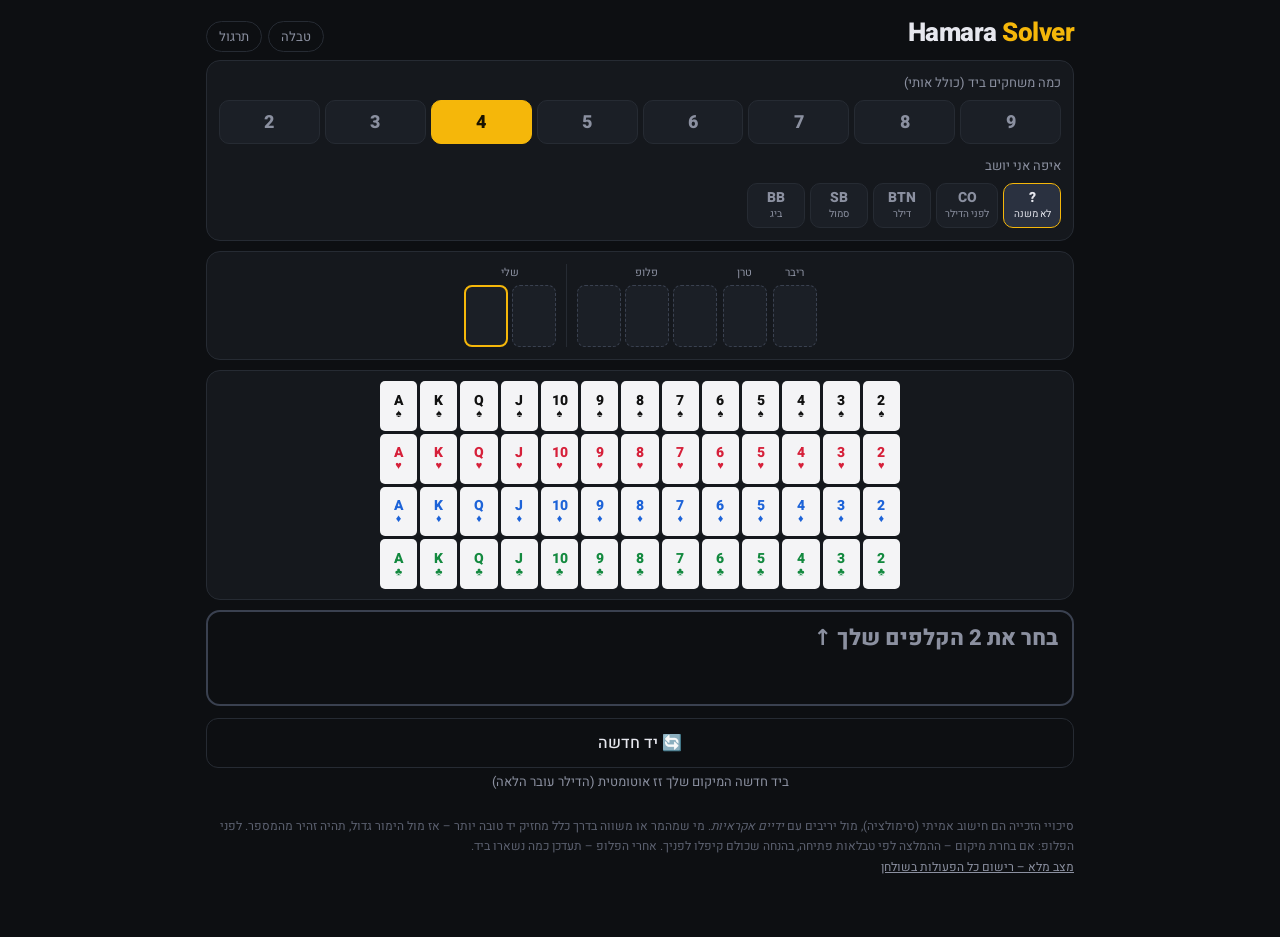
==== commit 90b3d0e9: "Simple solver: choose seat position, auto-rotates each hand Co-Authored-By: Claude Opus 5.5 <noreply" ====
--- a/solver.html
+++ b/solver.html
@@ -11,6 +11,10 @@
 .panel{margin-bottom:10px;padding:12px}
 .pl{display:grid;grid-template-columns:repeat(8,minmax(0,1fr));gap:5px;direction:ltr}
 .pl button{height:44px;border-radius:10px;border:1px solid var(--line);background:var(--panel2);color:var(--mut);font:800 18px Heebo,sans-serif;cursor:pointer}
+.pos{display:flex;gap:5px;flex-wrap:wrap}
+.pos button{min-width:58px;padding:6px 8px;border-radius:10px;border:1px solid var(--line);background:var(--panel2);color:var(--mut);font:800 14px Heebo,sans-serif;cursor:pointer;line-height:1.1}
+.pos button small{display:block;font:400 10px Heebo,sans-serif;margin-top:2px}
+.pos button.on{background:#2a3140;color:var(--txt);border-color:var(--gold)}
 .pl button.on{background:var(--gold);color:#1a1300;border-color:var(--gold)}
 .board{display:flex;gap:6px;direction:ltr;align-items:flex-end;justify-content:center;flex-wrap:nowrap}
 .grp{display:flex;flex-direction:column;align-items:center;gap:4px}
@@ -41,6 +45,8 @@
 <section class="panel">
   <div class="lbl">כמה משחקים ביד (כולל אותי)</div>
   <div class="pl" id="pl"></div>
+  <div class="lbl" style="margin-top:12px">איפה אני יושב</div>
+  <div class="pos" id="pos"></div>
 </section>
 
 <section class="panel">
@@ -52,11 +58,12 @@
 </section>
 
 <div class="verdict" id="verdict" style="border-color:#3a4150"></div>
-<button class="new" id="newBtn" style="margin:0 0 12px">🔄 יד חדשה</button>
+<button class="new" id="newBtn" style="margin:0 0 4px">🔄 יד חדשה</button>
+<div class="hint" style="text-align:center;margin:0 0 12px">ביד חדשה המיקום שלך זז אוטומטית (הדילר עובר הלאה)</div>
 
 <footer>
   סיכויי הזכייה הם חישוב אמיתי (סימולציה), מול יריבים עם <i>ידיים אקראיות</i>. מי שמהמר או משווה בדרך כלל מחזיק יד טובה יותר – אז מול הימור גדול, תהיה זהיר מהמספר.
-  לפני הפלופ ההמלצה לא יודעת איפה אתה יושב.
+  לפני הפלופ: אם בחרת מיקום – ההמלצה לפי טבלאות פתיחה, בהנחה שכולם קיפלו לפניך. אחרי הפלופ – תעדכן כמה נשארו ביד.
   <br><a href="recorder.html" style="color:var(--mut)">מצב מלא – רישום כל הפעולות בשולחן</a>
 </footer>
 
@@ -67,6 +74,13 @@
 let players=4;try{const v=+localStorage.getItem('hamara_players');if(v>=2&&v<=9)players=v}catch(e){}
 let cards=[null,null,null,null,null,null,null]; // 0-1 me, 2-4 flop, 5 turn, 6 river
 let target=null;
+let myPos=null;try{myPos=localStorage.getItem('hamara_pos')||null}catch(e){}
+const SHORT={UTG:'ראשון','UTG+1':'שני','UTG+2':'שלישי',MP:'אמצע',LJ:'אמצע',HJ:'2 לפני דילר',CO:'לפני הדילר',BTN:'דילר',SB:'סמול',BB:'ביג'};
+function drawPos(){
+  const P=H.POS_NAMES[players];if(myPos&&!P.includes(myPos))myPos=null;
+  $('pos').innerHTML=`<button class="${!myPos?'on':''}" data-p="">?<small>לא משנה</small></button>`+P.map(p=>`<button class="${p===myPos?'on':''}" data-p="${p}">${p}<small>${SHORT[p]}</small></button>`).join('');
+  $('pos').querySelectorAll('button').forEach(b=>b.onclick=()=>{myPos=b.dataset.p||null;try{localStorage.setItem('hamara_pos',myPos||'')}catch(e){};render()});
+}
 
 function drawPlayers(){
   $('pl').innerHTML=[2,3,4,5,6,7,8,9].map(n=>`<button class="${n===players?'on':''}" data-n="${n}">${n}</button>`).join('');
@@ -101,16 +115,22 @@
 let tok=0;
 function drawVerdict(){
   const hero=cards.slice(0,2),board=cards.slice(2).filter(c=>c!==null);
-  if(hero.some(c=>c===null)){$('verdict').style.borderColor='#3a4150';$('verdict').innerHTML=`<div class="v" style="color:var(--mut);font-size:22px">בחר את 2 הקלפים שלך ↓</div>`;return}
+  if(hero.some(c=>c===null)){$('verdict').style.borderColor='#3a4150';$('verdict').innerHTML=`<div class="v" style="color:var(--mut);font-size:22px">בחר את 2 הקלפים שלך ↑</div>`;return}
   const contiguous=cards.slice(2,2+board.length).every(c=>c!==null);
-  if(!contiguous||board.length===1||board.length===2){$('verdict').style.borderColor='#3a4150';$('verdict').innerHTML=`<div class="v" style="color:var(--mut);font-size:22px">${board.length<3?`עוד ${3-board.length} קלפים לפלופ ↓`:'השלם את הלוח ↓'}</div>`;return}
+  if(!contiguous||board.length===1||board.length===2){$('verdict').style.borderColor='#3a4150';$('verdict').innerHTML=`<div class="v" style="color:var(--mut);font-size:22px">${board.length<3?`עוד ${3-board.length} קלפים לפלופ ↑`:'השלם את הלוח ↑'}</div>`;return}
   const opps=players-1,t=++tok;
   $('verdict').innerHTML=`<div class="v" style="color:var(--mut);font-size:22px">מחשב…</div>`;
   setTimeout(()=>{if(t!==tok)return;
     const r=H.equity(hero,board,opps,board.length?15000:12000),eq=r.eq,fair=1/players;
     const hand=H.cardsToHand(hero[0],hero[1]);
     let v,c,sub;
-    if(!board.length){
+    if(!board.length&&myPos){
+      const a=H.advise(hand,myPos,players,null),place=H.ORDER.indexOf(hand)+1;
+      if(a.act==='raise'){v='להעלות';c='#e8457a';sub=`מ-${myPos} עם ${players} שחקנים מעלים את הטופ <bdi dir="ltr">${a.pct}%</bdi> – ${hand} בפנים.`}
+      else if(a.act==='check'){v='צ׳ק';c='#6b7280';sub='אתה בביג – אם אף אחד לא העלה, אתה בפנים בחינם.'+(H.inTop(hand,12)?' עם יד כזו אפשר גם להעלות.':'')}
+      else{v='לקפל';c='#5b7fd6';sub=`מ-${myPos} עם ${players} שחקנים מעלים רק את הטופ <bdi dir="ltr">${a.pct}%</bdi> – ${hand} בחוץ.`}
+      sub+=` <span style="color:var(--mut)">(מקום ${place} מתוך 169 · בהנחה שכולם קיפלו לפניך)</span>`;
+    }else if(!board.length){
       const top=H.RANK[hand]*100,place=H.ORDER.indexOf(hand)+1;
       if(top<=8){v='חזק – להעלות';c='#e8457a';sub='יד מצוינת. להעלות, וגם להשוות להעלאה של אחרים.'}
       else if(top<=25){v='סביר – להיכנס';c='#2fbf71';sub='טובה כשאתה מאוחר בשולחן (ליד הדילר). אם יש העלאה גדולה לפניך – להיזהר.'}
@@ -130,11 +150,11 @@
       ${made?`<div class="sub" style="margin-top:10px">יש לך: <b>${made}</b></div>`:''}`;
   },10);
 }
-$('newBtn').onclick=()=>{cards=[null,null,null,null,null,null,null];target=null;render();window.scrollTo({top:0,behavior:'smooth'})};
+$('newBtn').onclick=()=>{cards=[null,null,null,null,null,null,null];target=null;if(myPos){const P=H.POS_NAMES[players];const i=P.indexOf(myPos);myPos=P[(i-1+P.length)%P.length];try{localStorage.setItem('hamara_pos',myPos)}catch(e){}}render();window.scrollTo({top:0,behavior:'smooth'})};
 // links: ?h=KcJc&b=6cTs5d&n=4
 (function(){const q=new URLSearchParams(location.search);const P=s=>{const o=[];const t=(s||'').replace(/10/g,'T');for(let i=0;i+1<t.length;i+=2){const r='23456789TJQKA'.indexOf(t[i].toUpperCase()),u='shdc'.indexOf(t[i+1].toLowerCase());if(r>=0&&u>=0)o.push(r*4+u)}return o};
   const n=+q.get('n');if(n>=2&&n<=9)players=n;const h=P(q.get('h')),b=P(q.get('b'));h.slice(0,2).forEach((c,i)=>cards[i]=c);b.slice(0,5).forEach((c,i)=>cards[2+i]=c)})();
-function render(){drawPlayers();drawSlots();drawDeck();drawVerdict()}
+function render(){drawPlayers();drawPos();drawSlots();drawDeck();drawVerdict()}
 render();
 </script>
 </body>
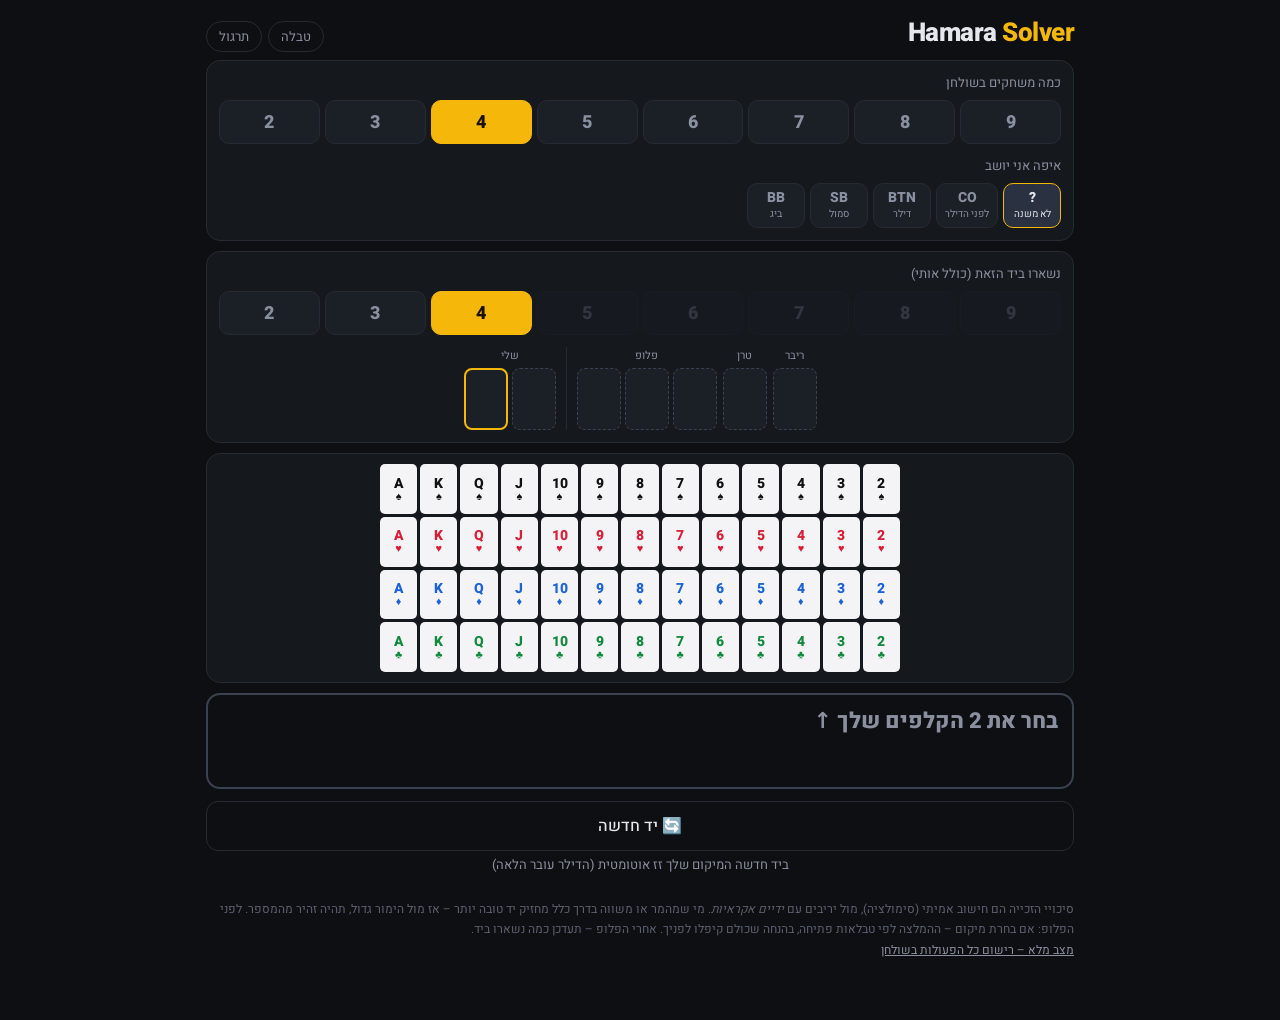
==== commit 3f04e555: "Simple solver: players left in the hand, separate from table size Co-Authored-By: Claude Opus 5.5 <n" ====
--- a/solver.html
+++ b/solver.html
@@ -43,13 +43,15 @@
 </header>
 
 <section class="panel">
-  <div class="lbl">כמה משחקים ביד (כולל אותי)</div>
+  <div class="lbl">כמה משחקים בשולחן</div>
   <div class="pl" id="pl"></div>
   <div class="lbl" style="margin-top:12px">איפה אני יושב</div>
   <div class="pos" id="pos"></div>
 </section>
 
 <section class="panel">
+  <div class="lbl">נשארו ביד הזאת (כולל אותי)</div>
+  <div class="pl" id="left" style="margin-bottom:12px"></div>
   <div class="board" id="slots"></div>
 </section>
 
@@ -74,6 +76,8 @@
 let players=4;try{const v=+localStorage.getItem('hamara_players');if(v>=2&&v<=9)players=v}catch(e){}
 let cards=[null,null,null,null,null,null,null]; // 0-1 me, 2-4 flop, 5 turn, 6 river
 let target=null;
+let left=null; // players still in this hand (null = everyone)
+const inHand=()=>Math.min(left??players,players);
 let myPos=null;try{myPos=localStorage.getItem('hamara_pos')||null}catch(e){}
 const SHORT={UTG:'ראשון','UTG+1':'שני','UTG+2':'שלישי',MP:'אמצע',LJ:'אמצע',HJ:'2 לפני דילר',CO:'לפני הדילר',BTN:'דילר',SB:'סמול',BB:'ביג'};
 function drawPos(){
@@ -82,6 +86,11 @@
   $('pos').querySelectorAll('button').forEach(b=>b.onclick=()=>{myPos=b.dataset.p||null;try{localStorage.setItem('hamara_pos',myPos||'')}catch(e){};render()});
 }
 
+function drawLeft(){
+  const L=inHand();
+  $('left').innerHTML=[2,3,4,5,6,7,8,9].map(n=>`<button class="${n===L?'on':''}" data-n="${n}" ${n>players?'disabled style="opacity:.25"':''}>${n}</button>`).join('');
+  $('left').querySelectorAll('button').forEach(b=>b.onclick=()=>{const n=+b.dataset.n;if(n>players)return;left=n===players?null:n;render()});
+}
 function drawPlayers(){
   $('pl').innerHTML=[2,3,4,5,6,7,8,9].map(n=>`<button class="${n===players?'on':''}" data-n="${n}">${n}</button>`).join('');
   $('pl').querySelectorAll('button').forEach(b=>b.onclick=()=>{players=+b.dataset.n;try{localStorage.setItem('hamara_players',players)}catch(e){};render()});
@@ -118,10 +127,10 @@
   if(hero.some(c=>c===null)){$('verdict').style.borderColor='#3a4150';$('verdict').innerHTML=`<div class="v" style="color:var(--mut);font-size:22px">בחר את 2 הקלפים שלך ↑</div>`;return}
   const contiguous=cards.slice(2,2+board.length).every(c=>c!==null);
   if(!contiguous||board.length===1||board.length===2){$('verdict').style.borderColor='#3a4150';$('verdict').innerHTML=`<div class="v" style="color:var(--mut);font-size:22px">${board.length<3?`עוד ${3-board.length} קלפים לפלופ ↑`:'השלם את הלוח ↑'}</div>`;return}
-  const opps=players-1,t=++tok;
+  const opps=inHand()-1,t=++tok;
   $('verdict').innerHTML=`<div class="v" style="color:var(--mut);font-size:22px">מחשב…</div>`;
   setTimeout(()=>{if(t!==tok)return;
-    const r=H.equity(hero,board,opps,board.length?15000:12000),eq=r.eq,fair=1/players;
+    const r=H.equity(hero,board,opps,board.length?15000:12000),eq=r.eq,fair=1/(opps+1);
     const hand=H.cardsToHand(hero[0],hero[1]);
     let v,c,sub;
     if(!board.length&&myPos){
@@ -146,15 +155,15 @@
     $('verdict').style.borderColor=c;
     $('verdict').innerHTML=`<div class="v" style="color:${c}">${v}</div><div class="sub">${sub}</div>
       <div class="stats"><div><div class="bign">${(eq*100).toFixed(0)}%</div><small>סיכוי לנצח מול ${opps} ${opps>1?'יריבים':'יריב'}</small></div>
-      <div><div class="bign" style="font-size:22px;color:var(--mut)">${(fair*100).toFixed(0)}%</div><small>הממוצע בשולחן</small></div></div>
+      <div><div class="bign" style="font-size:22px;color:var(--mut)">${(fair*100).toFixed(0)}%</div><small>הממוצע ביד</small></div></div>
       ${made?`<div class="sub" style="margin-top:10px">יש לך: <b>${made}</b></div>`:''}`;
   },10);
 }
-$('newBtn').onclick=()=>{cards=[null,null,null,null,null,null,null];target=null;if(myPos){const P=H.POS_NAMES[players];const i=P.indexOf(myPos);myPos=P[(i-1+P.length)%P.length];try{localStorage.setItem('hamara_pos',myPos)}catch(e){}}render();window.scrollTo({top:0,behavior:'smooth'})};
+$('newBtn').onclick=()=>{cards=[null,null,null,null,null,null,null];target=null;left=null;if(myPos){const P=H.POS_NAMES[players];const i=P.indexOf(myPos);myPos=P[(i-1+P.length)%P.length];try{localStorage.setItem('hamara_pos',myPos)}catch(e){}}render();window.scrollTo({top:0,behavior:'smooth'})};
 // links: ?h=KcJc&b=6cTs5d&n=4
 (function(){const q=new URLSearchParams(location.search);const P=s=>{const o=[];const t=(s||'').replace(/10/g,'T');for(let i=0;i+1<t.length;i+=2){const r='23456789TJQKA'.indexOf(t[i].toUpperCase()),u='shdc'.indexOf(t[i+1].toLowerCase());if(r>=0&&u>=0)o.push(r*4+u)}return o};
   const n=+q.get('n');if(n>=2&&n<=9)players=n;const h=P(q.get('h')),b=P(q.get('b'));h.slice(0,2).forEach((c,i)=>cards[i]=c);b.slice(0,5).forEach((c,i)=>cards[2+i]=c)})();
-function render(){drawPlayers();drawPos();drawSlots();drawDeck();drawVerdict()}
+function render(){drawPlayers();drawPos();drawLeft();drawSlots();drawDeck();drawVerdict()}
 render();
 </script>
 </body>
